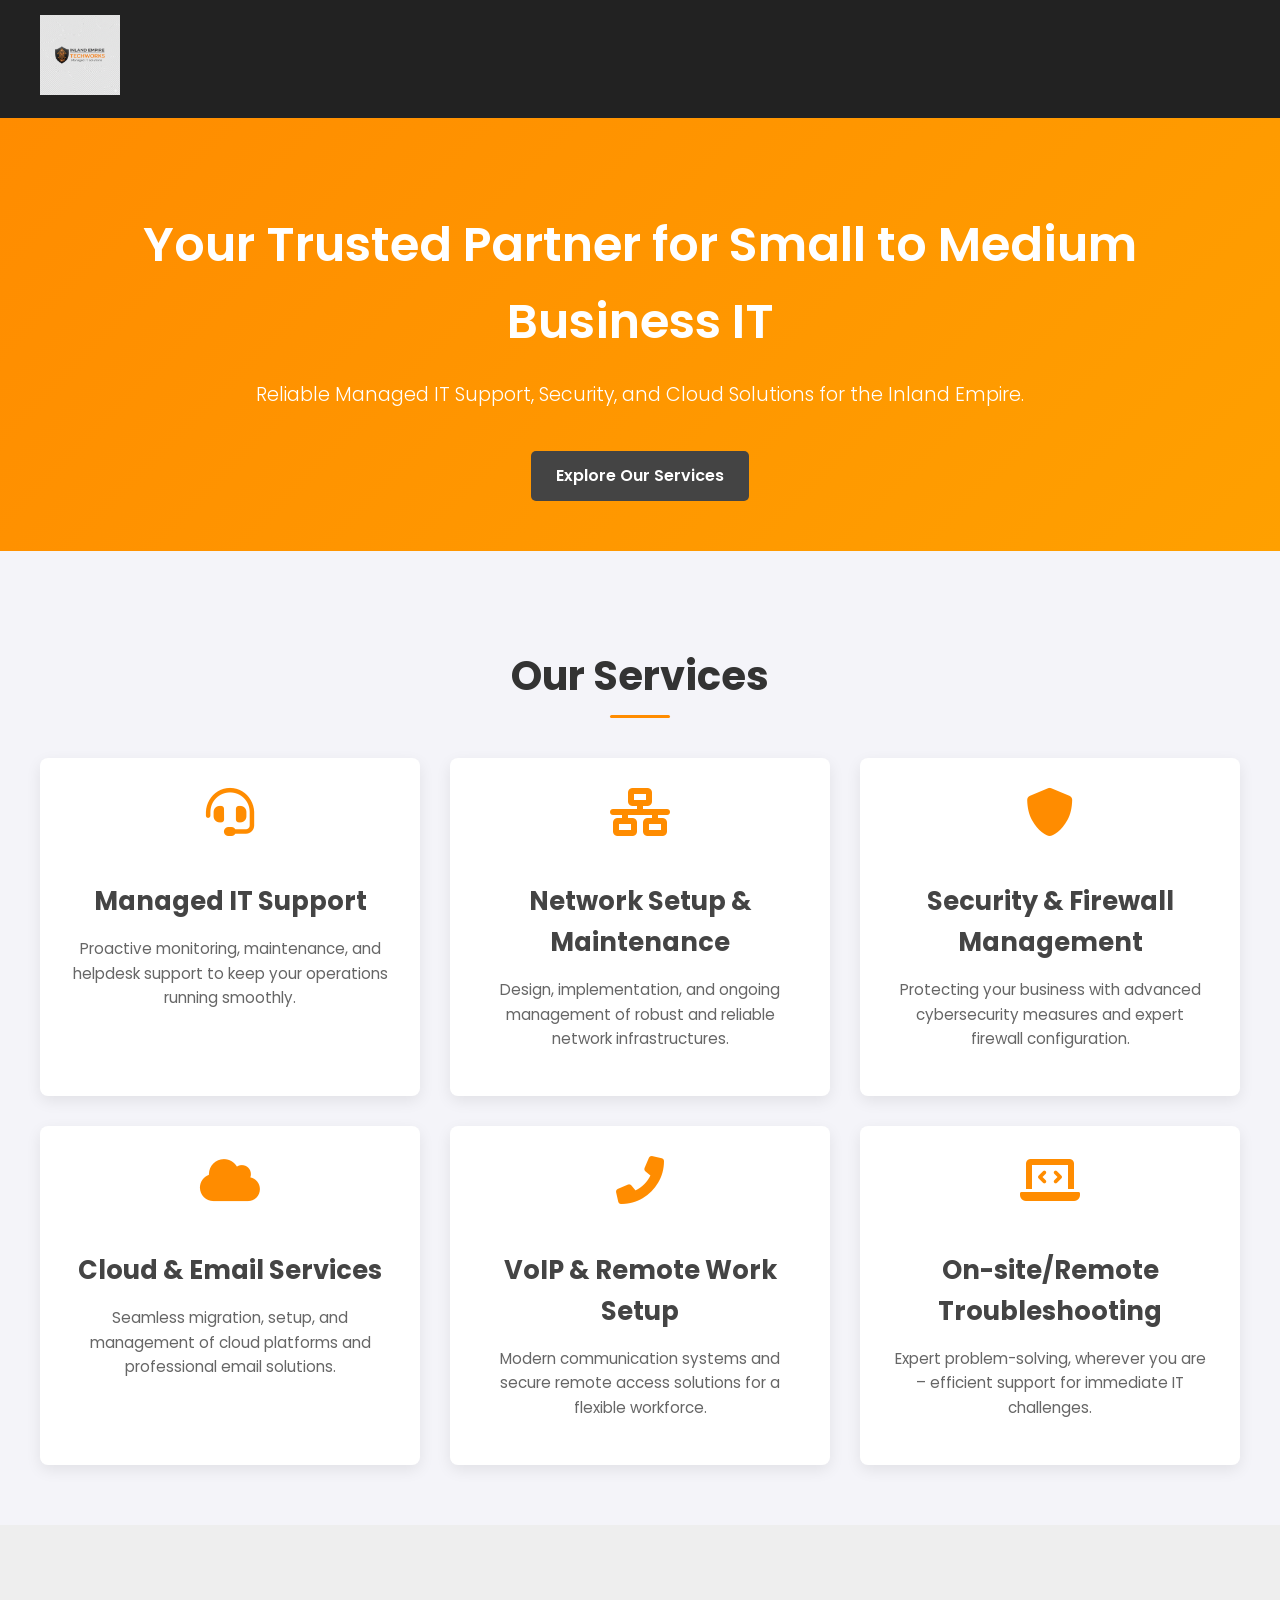
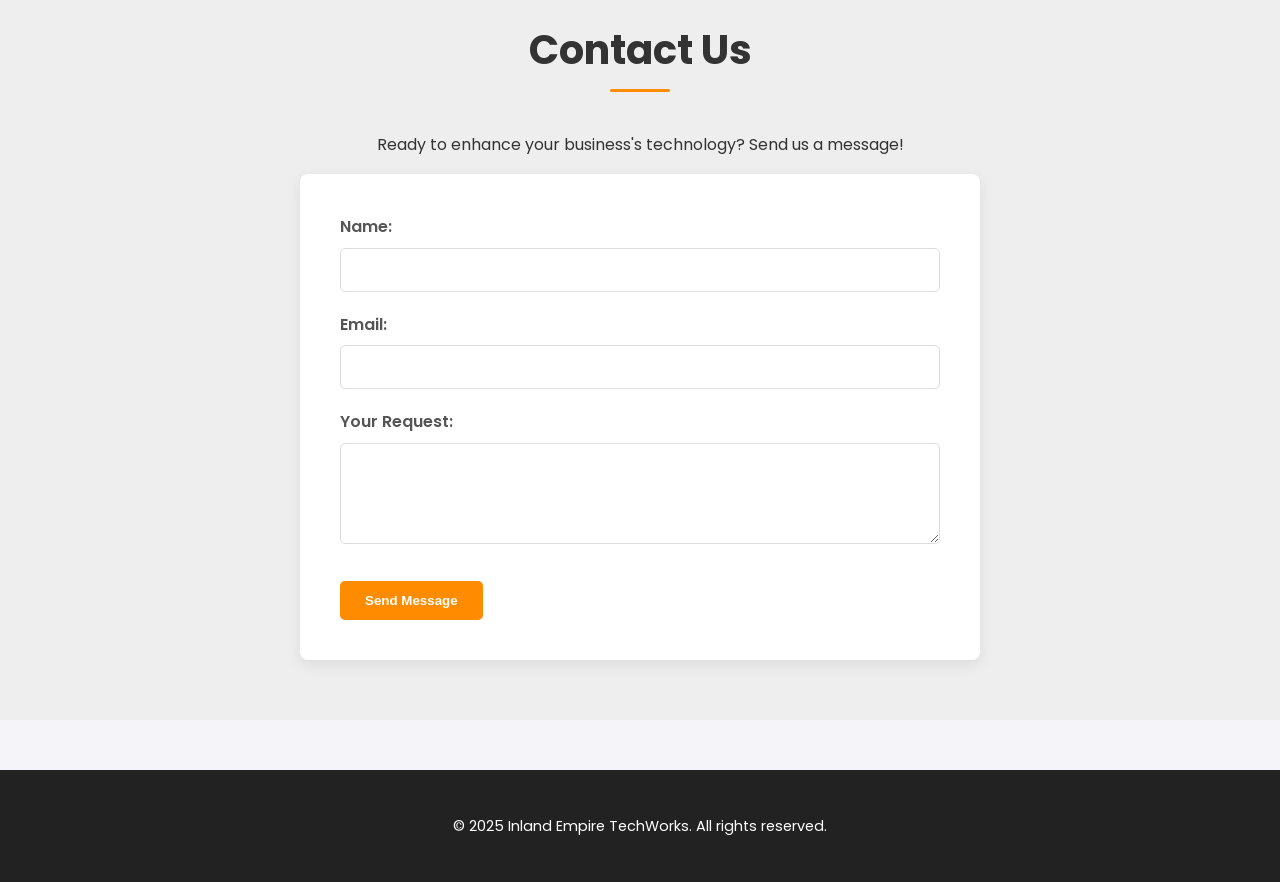
==== index.html @ 5f46f2ea "Update index.html" ====
<!DOCTYPE html>
<html lang="en">
<head>
    <meta charset="UTF-8">
    <meta name="viewport" content="width=device-width, initial-scale=1.0">
    <title>Inland Empire TechWorks - Managed IT Solutions</title>
    <link rel="stylesheet" href="style.css">
    <link href="https://fonts.googleapis.com/css2?family=Poppins:wght@300;400;600&display=swap" rel="stylesheet">
    <link rel="stylesheet" href="https://cdnjs.cloudflare.com/ajax/libs/font-awesome/6.0.0-beta3/css/all.min.css">
</head>
<body>

    <header class="navbar">
        <div class="container">
            <div class="logo-center">
                <img src="your-logo.png" alt="Inland Empire TechWorks Logo" class="logo-img">
            </div>
            </div>
    </header>

    <section id="hero" class="hero">
        <div class="container">
            <h1>Your Trusted Partner for Small to Medium Business IT</h1>
            <p>Reliable Managed IT Support, Security, and Cloud Solutions for the Inland Empire.</p>
            <a href="#services" class="button">Explore Our Services</a>
        </div>
    </section>

    <section id="services" class="content-section">
        <div class="container">
            <h2>Our Services</h2>
            <div class="service-grid">
                <div class="service-item">
                    <i class="fas fa-headset fa-3x"></i>
                    <h3>Managed IT Support</h3>
                    <p>Proactive monitoring, maintenance, and helpdesk support to keep your operations running smoothly.</p>
                </div>
                <div class="service-item">
                    <i class="fas fa-network-wired fa-3x"></i>
                    <h3>Network Setup & Maintenance</h3>
                    <p>Design, implementation, and ongoing management of robust and reliable network infrastructures.</p>
                </div>
                <div class="service-item">
                    <i class="fas fa-shield-alt fa-3x"></i>
                    <h3>Security & Firewall Management</h3>
                    <p>Protecting your business with advanced cybersecurity measures and expert firewall configuration.</p>
                </div>
                <div class="service-item">
                    <i class="fas fa-cloud fa-3x"></i>
                    <h3>Cloud & Email Services</h3>
                    <p>Seamless migration, setup, and management of cloud platforms and professional email solutions.</p>
                </div>
                <div class="service-item">
                    <i class="fas fa-phone-alt fa-3x"></i>
                    <h3>VoIP & Remote Work Setup</h3>
                    <p>Modern communication systems and secure remote access solutions for a flexible workforce.</p>
                </div>
                <div class="service-item">
                    <i class="fas fa-laptop-code fa-3x"></i>
                    <h3>On-site/Remote Troubleshooting</h3>
                    <p>Expert problem-solving, wherever you are – efficient support for immediate IT challenges.</p>
                </div>
            </div>
        </div>
    </section>

    <section id="contact" class="content-section contact-section">
        <div class="container">
            <h2>Contact Us</h2>
            <p>Ready to enhance your business's technology? Send us a message!</p>

            <form id="contactForm" class="contact-form-style">
                <div class="form-group">
                    <label for="name">Name:</label>
                    <input type="text" id="name" name="name" required>
                </div>
                <div class="form-group">
                    <label for="email">Email:</label>
                    <input type="email" id="email" name="email" required>
                </div>
                <div class="form-group">
                    <label for="message">Your Request:</label>
                    <textarea id="message" name="message" rows="5" required></textarea>
                </div>
                <button type="submit" class="button">
                    Send Message
                </button>
            </form>

            <div id="thankYouMessage" class="thank-you-banner" style="display:none;">
                 ✔️ Thank you! Your message has been sent. We’ll get back to you shortly.
            </div>

        </div>
    </section>

    <footer>
        <div class="container">
            <p>&copy; 2025 Inland Empire TechWorks. All rights reserved.</p>
        </div>
    </footer>

    <script>
        // Formsubmit.co AJAX handling
        document.getElementById("contactForm").addEventListener("submit", function(e) {
            e.preventDefault();

            const form = this;
            const formData = new FormData(form);
            
            formData.append("_subject", "New Inquiry from IE TechWorks Website");
            formData.append("_captcha", "false"); 
            
            fetch("https://formsubmit.co/info@ietechworks.com", {
                method: "POST",
                body: formData
            })
            .then(response => {
                 if (response.ok) {
                    form.reset();
                    document.getElementById("thankYouMessage").style.display = "block";
                    setTimeout(() => {
                         document.getElementById("thankYouMessage").style.display = "none";
                    }, 8000);
                } else {
                    alert("There was an error sending your message. Please try again.");
                }
            })
            .catch(error => {
                console.error('Network Error:', error);
                alert("A network error occurred. Please check your connection.");
            });
        });
    </script>

</body>
</html>
---- style.css ----
/* --- Global Styles & Reset --- */
body {
    font-family: 'Poppins', sans-serif; /* Use the imported Google Font */
    margin: 0;
    padding: 0;
    background-color: #f4f4f9; /* Light grey background */
    color: #333;
    line-height: 1.6;
}

.container {
    max-width: 1200px; /* Slightly wider container for services grid */
    margin: 0 auto;
    padding: 0 20px;
}

/* --- Header & Navigation --- */
.navbar {
    background-color: #222; /* Darker black for header */
    color: white;
    padding: 15px 0;
}

.navbar .container {
    display: flex;
    justify-content: space-between;
    align-items: center;
}

.navbar .logo {
    /* Centering the image within its container */
    display: flex;
    justify-content: center; /* Horizontally center */
    align-items: center;    /* Vertically center (if logo container had height) */
    width: 150px; /* Give it a defined width to help centering if needed, adjust as desired */
    padding-left: 0; /* No padding if you want it flush left/centered within its own space */
}

.navbar .logo-img {
    height: 80px; /* FURTHER INCREASED SIZE for single logo */
    margin-right: 0; /* No text next to it, so no margin needed */
}

/* Remove .logo-text styles as the text span is gone */
/* .navbar .logo-text { ... } */

.navbar nav a {
    color: white;
    text-decoration: none;
    margin-left: 25px;
    font-weight: 400;
    transition: color 0.3s ease;
}

.navbar nav a:hover {
    color: #FF8C00; /* Orange hover color */
}

/* --- Hero Section (Reduced Height) --- */
.hero {
    background-color: #FF8C00; /* Primary orange for hero */
    color: white;
    text-align: center;
    padding: 50px 20px; /* REDUCED PADDING */
    background-image: linear-gradient(135deg, #FF8C00 0%, #FFA000 100%); /* Subtle gradient */
}

.hero h1 {
    font-size: 3em;
    margin-bottom: 15px;
    font-weight: 600;
}

.hero p {
    font-size: 1.2em;
    margin-bottom: 40px;
    font-weight: 300;
}

/* --- Buttons --- */
.button {
    display: inline-block;
    background-color: #444; /* Dark grey button */
    color: white;
    padding: 12px 25px;
    text-decoration: none;
    border-radius: 5px;
    font-weight: 600;
    transition: background-color 0.3s ease, transform 0.2s ease;
    border: none;
    cursor: pointer;
}

.button:hover {
    background-color: #555;
    transform: translateY(-2px);
}

/* --- Content Sections --- */
.content-section {
    padding: 60px 0;
    text-align: center;
}

.content-section h2 {
    font-size: 2.5em;
    margin-bottom: 40px;
    color: #333;
    position: relative;
    padding-bottom: 10px;
}

.content-section h2::after {
    content: '';
    position: absolute;
    left: 50%;
    bottom: 0;
    transform: translateX(-50%);
    width: 60px;
    height: 3px;
    background-color: #FF8C00;
    border-radius: 5px;
}

/* --- Services Grid --- */
.service-grid {
    display: grid;
    grid-template-columns: repeat(auto-fit, minmax(300px, 1fr));
    gap: 30px;
    margin-top: 40px;
}

.service-item {
    background-color: white;
    border-radius: 8px;
    padding: 30px;
    box-shadow: 0 5px 15px rgba(0, 0, 0, 0.08);
    transition: transform 0.3s ease, box-shadow 0.3s ease;
    text-align: center;
}

.service-item:hover {
    transform: translateY(-5px);
    box-shadow: 0 8px 20px rgba(0, 0, 0, 0.12);
}

.service-item i {
    color: #FF8C00;
    margin-bottom: 20px;
}

.service-item h3 {
    font-size: 1.6em;
    color: #444;
    margin-bottom: 15px;
}

.service-item p {
    color: #666;
    font-size: 0.95em;
}

/* --- Contact Form --- */
.contact-section {
    background-color: #eee;
}

.contact-section form {
    max-width: 600px;
    margin: 0 auto;
    background-color: white;
    padding: 40px;
    border-radius: 8px;
    box-shadow: 0 5px 15px rgba(0, 0, 0, 0.08);
    text-align: left;
}

.form-group {
    margin-bottom: 20px;
}

.form-group label {
    display: block;
    margin-bottom: 8px;
    font-weight: 600;
    color: #555;
}

.form-group input[type="text"],
.form-group input[type="email"],
.form-group textarea {
    width: 100%;
    padding: 12px;
    border: 1px solid #ddd;
    border-radius: 5px;
    font-size: 1em;
    box-sizing: border-box;
}

.form-group input:focus,
.form-group textarea:focus {
    border-color: #FF8C00;
    outline: none;
    box-shadow: 0 0 0 2px rgba(255, 140, 0, 0.2);
}

.form-group textarea {
    resize: vertical;
}

.contact-section .button {
    width: auto;
    margin-top: 10px;
    background-color: #FF8C00;
    color: white;
}

.contact-section .button:hover {
    background-color: #e67e00;
}

.thank-you-banner {
    background-color: #d4edda;
    color: #155724;
    border: 1px solid #c3e6cb;
    border-radius: 5px;
    padding: 15px;
    margin-top: 20px;
    font-weight: 600;
    text-align: center;
}


/* --- Footer --- */
footer {
    background-color: #222;
    color: white;
    text-align: center;
    padding: 30px 0;
    margin-top: 50px;
    font-size: 0.9em;
}

/* --- Responsiveness --- */
@media (max-width: 768px) {
    .navbar .container {
        flex-direction: column;
    }
    .navbar .logo-img {
        height: 45px; /* Adjust size on smaller screens */
    }
    .navbar .logo-text {
        font-size: 1.8em; /* Adjust size on smaller screens */
    }
    .navbar nav {
        margin-top: 15px;
    }
    .service-grid {
        grid-template-columns: 1fr;
    }
    .hero {
        padding: 40px 15px; /* Adjust padding further for small screens */
    }
    .hero h1 {
        font-size: 2em;
    }
}
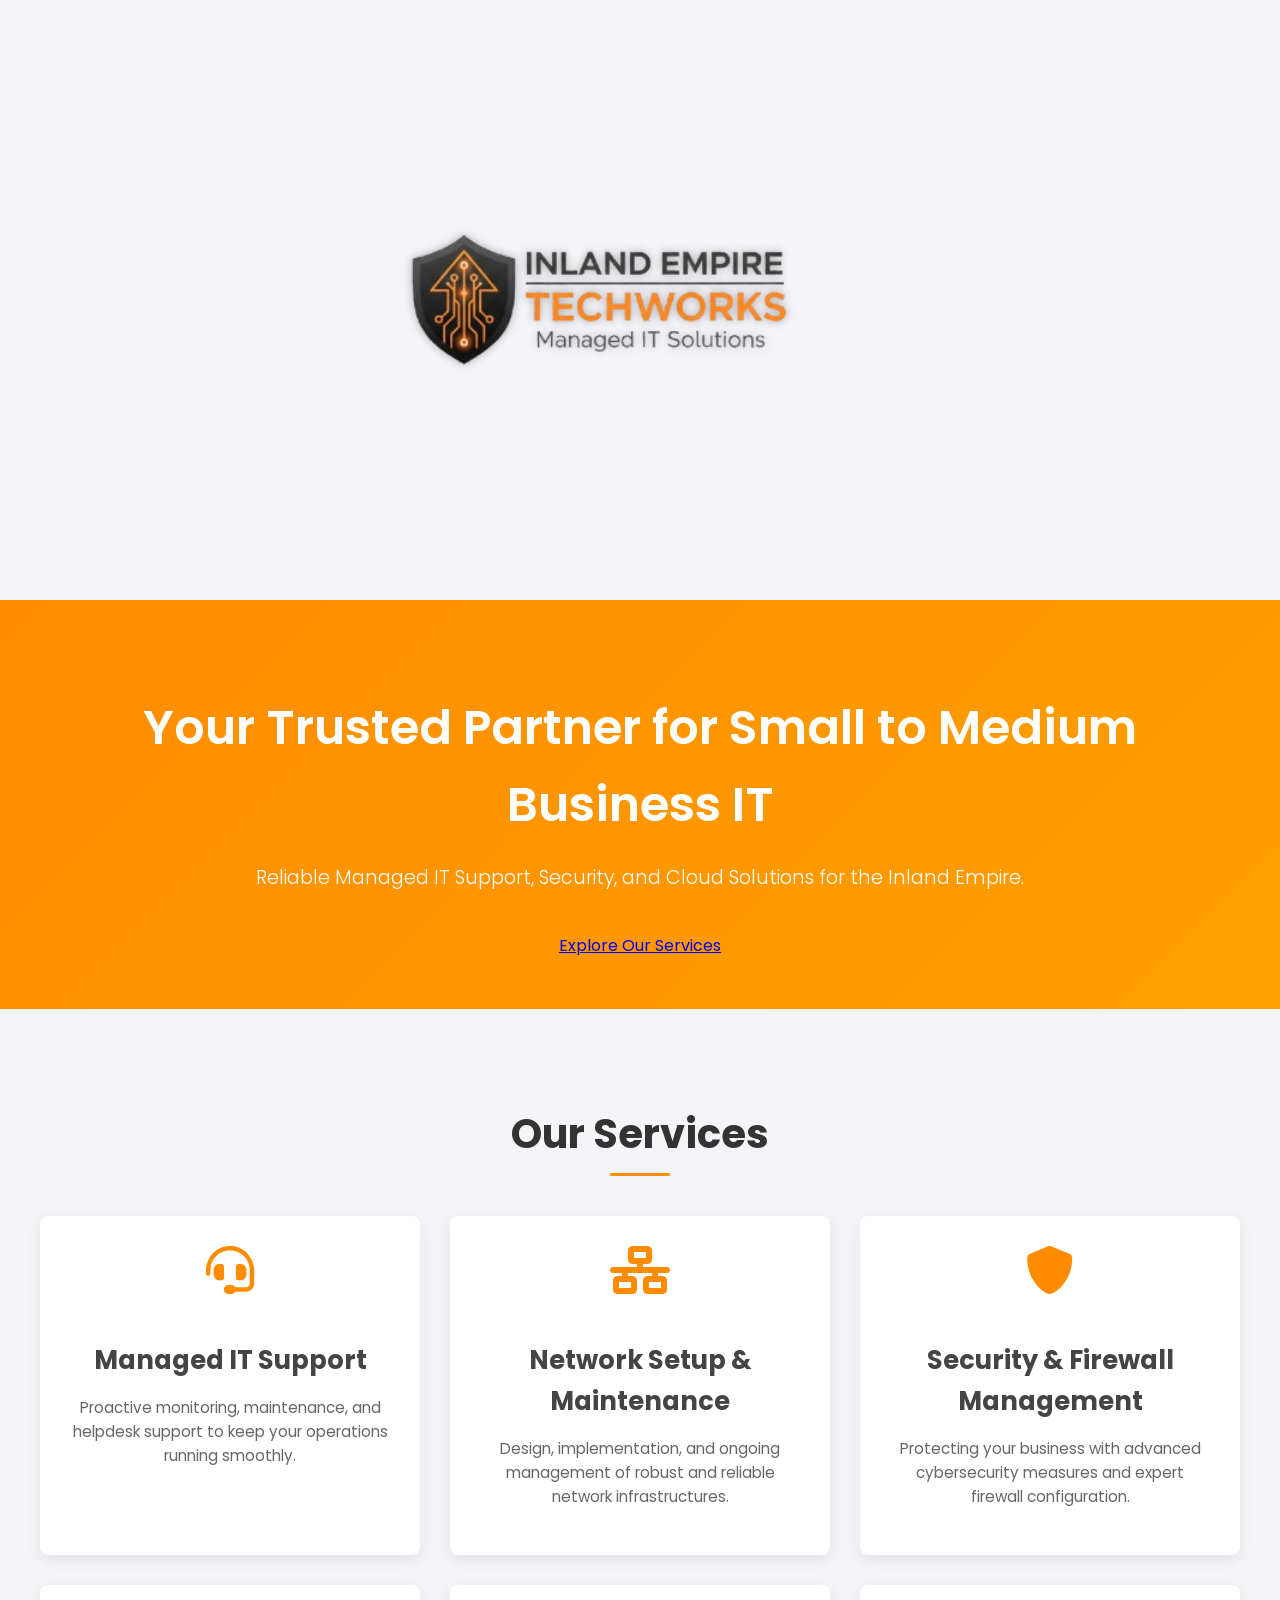
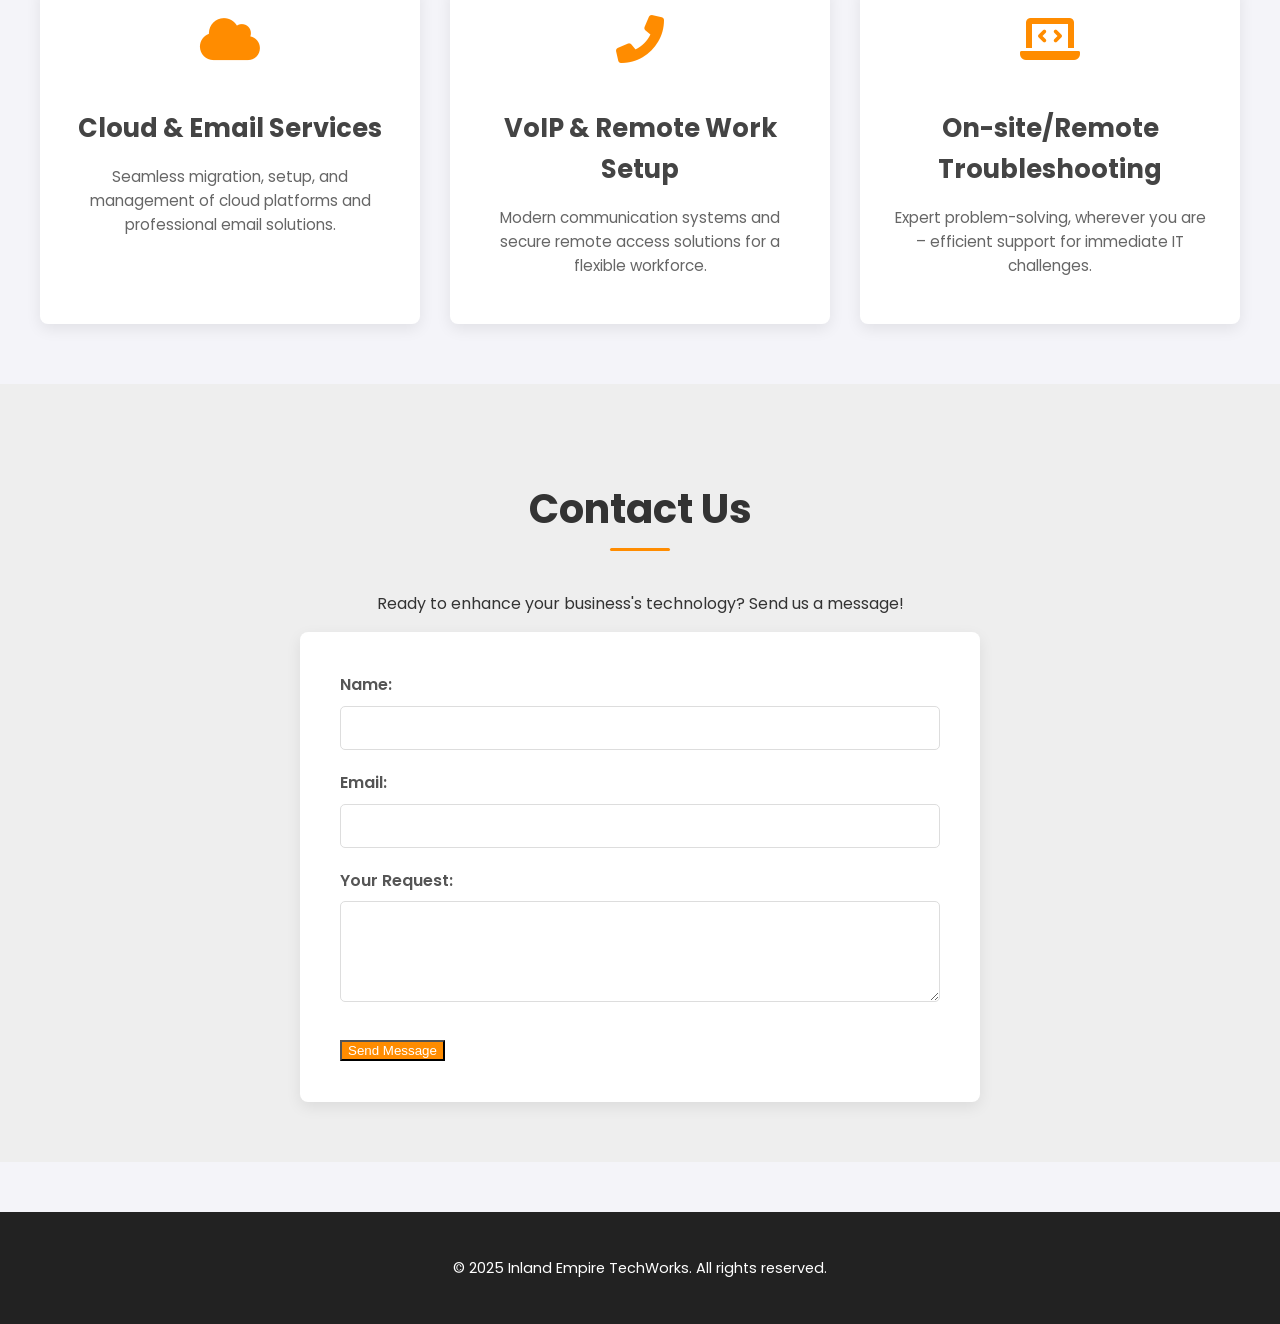
==== commit 144a4d97: "Update index.html" ====
--- a/index.html
+++ b/index.html
@@ -9,15 +9,13 @@
     <link rel="stylesheet" href="https://cdnjs.cloudflare.com/ajax/libs/font-awesome/6.0.0-beta3/css/all.min.css">
 </head>
 <body>
-
     <header class="navbar">
-        <div class="container">
-            <div class="logo-center">
-                <img src="your-logo.png" alt="Inland Empire TechWorks Logo" class="logo-img">
-            </div>
-            </div>
-    </header>
-
+    <div class="container">
+        <div class="logo-center">
+            <img src="your-logo.png" alt="Inland Empire TechWorks Logo" class="logo-img">
+        </div>
+    </div>
+</header>
     <section id="hero" class="hero">
         <div class="container">
             <h1>Your Trusted Partner for Small to Medium Business IT</h1>
@@ -25,7 +23,6 @@
             <a href="#services" class="button">Explore Our Services</a>
         </div>
     </section>
-
     <section id="services" class="content-section">
         <div class="container">
             <h2>Our Services</h2>
--- a/style.css
+++ b/style.css
@@ -1,68 +1,71 @@
-/* --- Global Styles & Reset --- */
+/* --- Global Styles & Reset (Aggressive Reset) --- */
+html, body {
+    margin: 0; /* Ensures the page starts exactly at the top edge */
+    padding: 0; /* Ensures no browser default padding */
+    width: 100%;
+    overflow-x: hidden; /* Prevents horizontal scrollbar if elements slightly overflow */
+}
+
 body {
-    font-family: 'Poppins', sans-serif; /* Use the imported Google Font */
+    font-family: 'Poppins', sans-serif;
+    background-color: #f4f4f9;
+    color: #333;
+    line-height: 1.6;
+}
+
+.container {
+    max-width: 1200px;
+    margin: 0 auto;
+    padding: 0 20px;
+}
+
+/* --- Header & Navigation (Zero Padding, Seamless Background, Perfect Centering) --- */
+.navbar {
+    background-color: transparent;
+    color: white;
+    padding: 0; 
+    margin: 0;
+    position: relative;
+    z-index: 10;
+}
+
+.navbar .container {
+    /* Set the container to use Flexbox and center content */
+    display: flex;
+    justify-content: center; /* PERFECT HORIZONTAL CENTERING */
+    align-items: center;
+    padding: 0;
+    margin: 0;
+}
+
+/* Logo container for explicit centering */
+.navbar .logo-center {
+    display: flex;
+    justify-content: center;
+    width: 100%;
     margin: 0;
     padding: 0;
-    background-color: #f4f4f9; /* Light grey background */
-    color: #333;
-    line-height: 1.6;
-}
-
-.container {
-    max-width: 1200px; /* Slightly wider container for services grid */
-    margin: 0 auto;
-    padding: 0 20px;
-}
-
-/* --- Header & Navigation --- */
-.navbar {
-    background-color: #222; /* Darker black for header */
-    color: white;
-    padding: 15px 0;
-}
-
-.navbar .container {
-    display: flex;
-    justify-content: space-between;
-    align-items: center;
-}
-
-.navbar .logo {
-    /* Centering the image within its container */
-    display: flex;
-    justify-content: center; /* Horizontally center */
-    align-items: center;    /* Vertically center (if logo container had height) */
-    width: 150px; /* Give it a defined width to help centering if needed, adjust as desired */
-    padding-left: 0; /* No padding if you want it flush left/centered within its own space */
 }
 
 .navbar .logo-img {
-    height: 80px; /* FURTHER INCREASED SIZE for single logo */
-    margin-right: 0; /* No text next to it, so no margin needed */
-}
-
-/* Remove .logo-text styles as the text span is gone */
-/* .navbar .logo-text { ... } */
-
-.navbar nav a {
-    color: white;
-    text-decoration: none;
-    margin-left: 25px;
-    font-weight: 400;
-    transition: color 0.3s ease;
-}
-
-.navbar nav a:hover {
-    color: #FF8C00; /* Orange hover color */
-}
-
-/* --- Hero Section (Reduced Height) --- */
+    height: 600px; /* MASSIVE SIZE */
+    width: auto;
+    margin: 0; /* REMOVES ALL MARGIN AROUND LOGO */
+    padding: 0; /* REMOVES ALL PADDING AROUND LOGO */
+    vertical-align: top; /* Fixes possible whitespace under image */
+    line-height: 0; /* Fixes possible line-height whitespace issue */
+    filter: drop-shadow(0px 0px 5px rgba(0, 0, 0, 0.3)); 
+}
+
+/* --- Hero Section (This is the content that follows the logo) --- */
 .hero {
-    background-color: #FF8C00; /* Primary orange for hero */
-    color: white;
-    text-align: center;
-    padding: 50px 20px; /* REDUCED PADDING */
-    background-image: linear-gradient(135deg, #FF8C00 0%, #FFA000 100%); /* Subtle gradient */
+    /* The hero color acts as the background below the logo */
+    background-color: #FF8C00;
+    color: white;
+    text-align: center;
+    /* We are keeping padding here to space the text and button */
+    padding: 50px 20px; 
+    background-image: linear-gradient(135deg, #FF8C00 0%, #FFA000 100%);
 }
 
 .hero h1 {
@@ -77,24 +80,7 @@
     font-weight: 300;
 }
 
-/* --- Buttons --- */
-.button {
-    display: inline-block;
-    background-color: #444; /* Dark grey button */
-    color: white;
-    padding: 12px 25px;
-    text-decoration: none;
-    border-radius: 5px;
-    font-weight: 600;
-    transition: background-color 0.3s ease, transform 0.2s ease;
-    border: none;
-    cursor: pointer;
-}
-
-.button:hover {
-    background-color: #555;
-    transform: translateY(-2px);
-}
+/* --- (Rest of CSS is unchanged for services, form, and footer) --- */
 
 /* --- Content Sections --- */
 .content-section {
@@ -247,19 +233,13 @@
         flex-direction: column;
     }
     .navbar .logo-img {
-        height: 45px; /* Adjust size on smaller screens */
-    }
-    .navbar .logo-text {
-        font-size: 1.8em; /* Adjust size on smaller screens */
-    }
-    .navbar nav {
-        margin-top: 15px;
-    }
-    .service-grid {
-        grid-template-columns: 1fr;
+        height: 200px; /* Adjust size for small screens */
+    }
+    .navbar .logo-center {
+        width: 100%;
     }
     .hero {
-        padding: 40px 15px; /* Adjust padding further for small screens */
+        padding: 40px 15px;
     }
     .hero h1 {
         font-size: 2em;
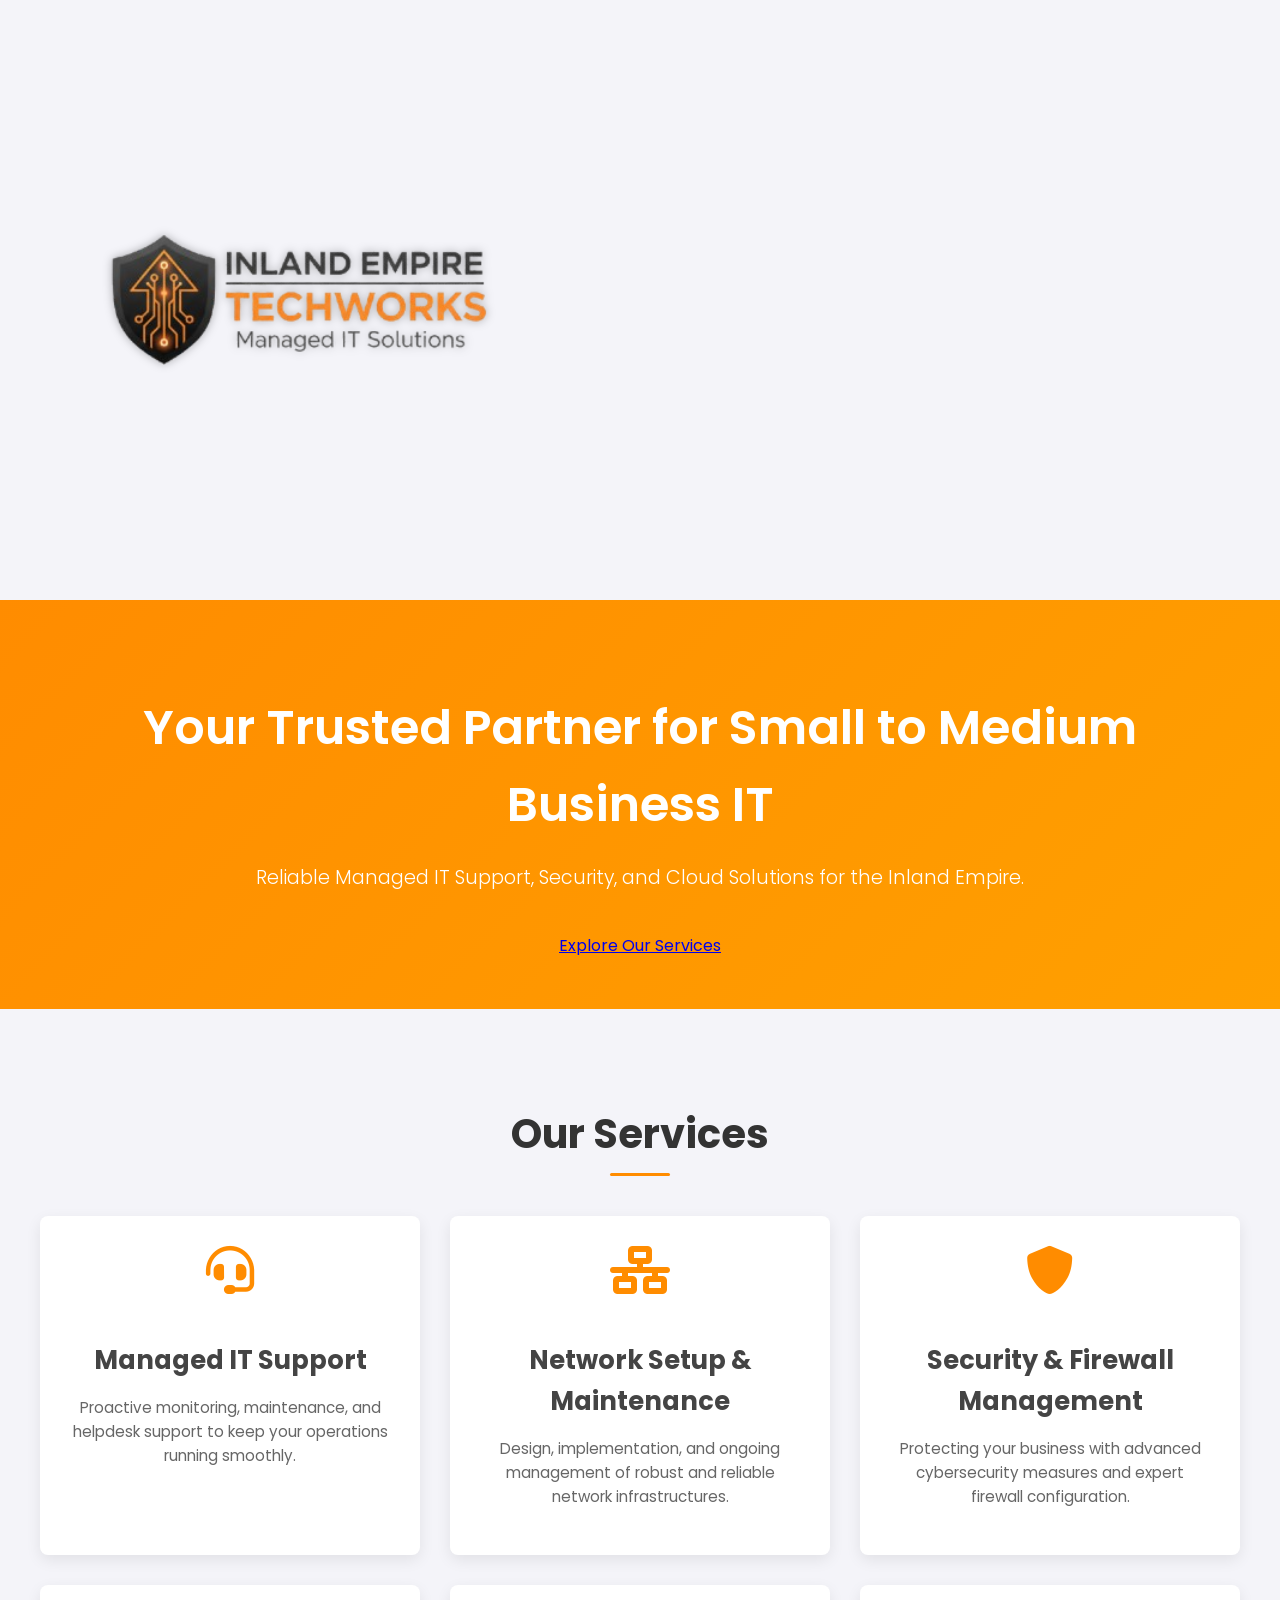
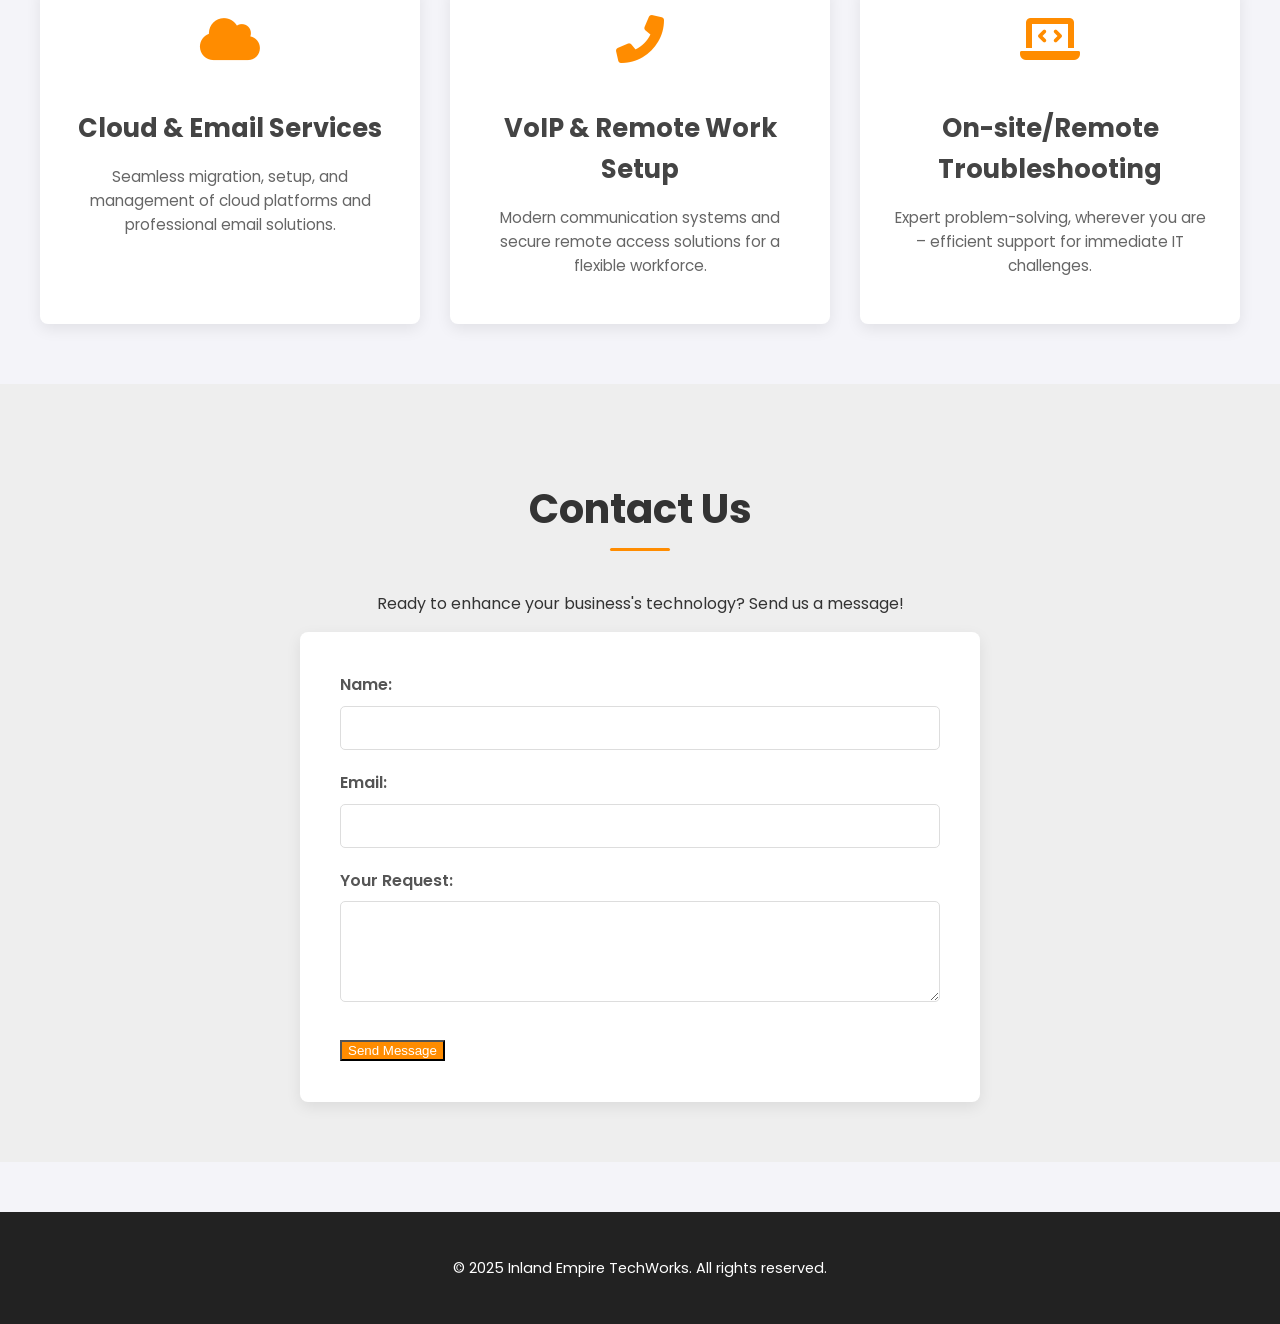
==== commit f5a78699: "Update index.html" ====
--- a/index.html
+++ b/index.html
@@ -10,10 +10,8 @@
 </head>
 <body>
     <header class="navbar">
-    <div class="container">
-        <div class="logo-center">
-            <img src="your-logo.png" alt="Inland Empire TechWorks Logo" class="logo-img">
-        </div>
+    <div class="logo-wrapper">
+        <img src="your-logo.png" alt="Inland Empire TechWorks Logo" class="logo-img">
     </div>
 </header>
     <section id="hero" class="hero">
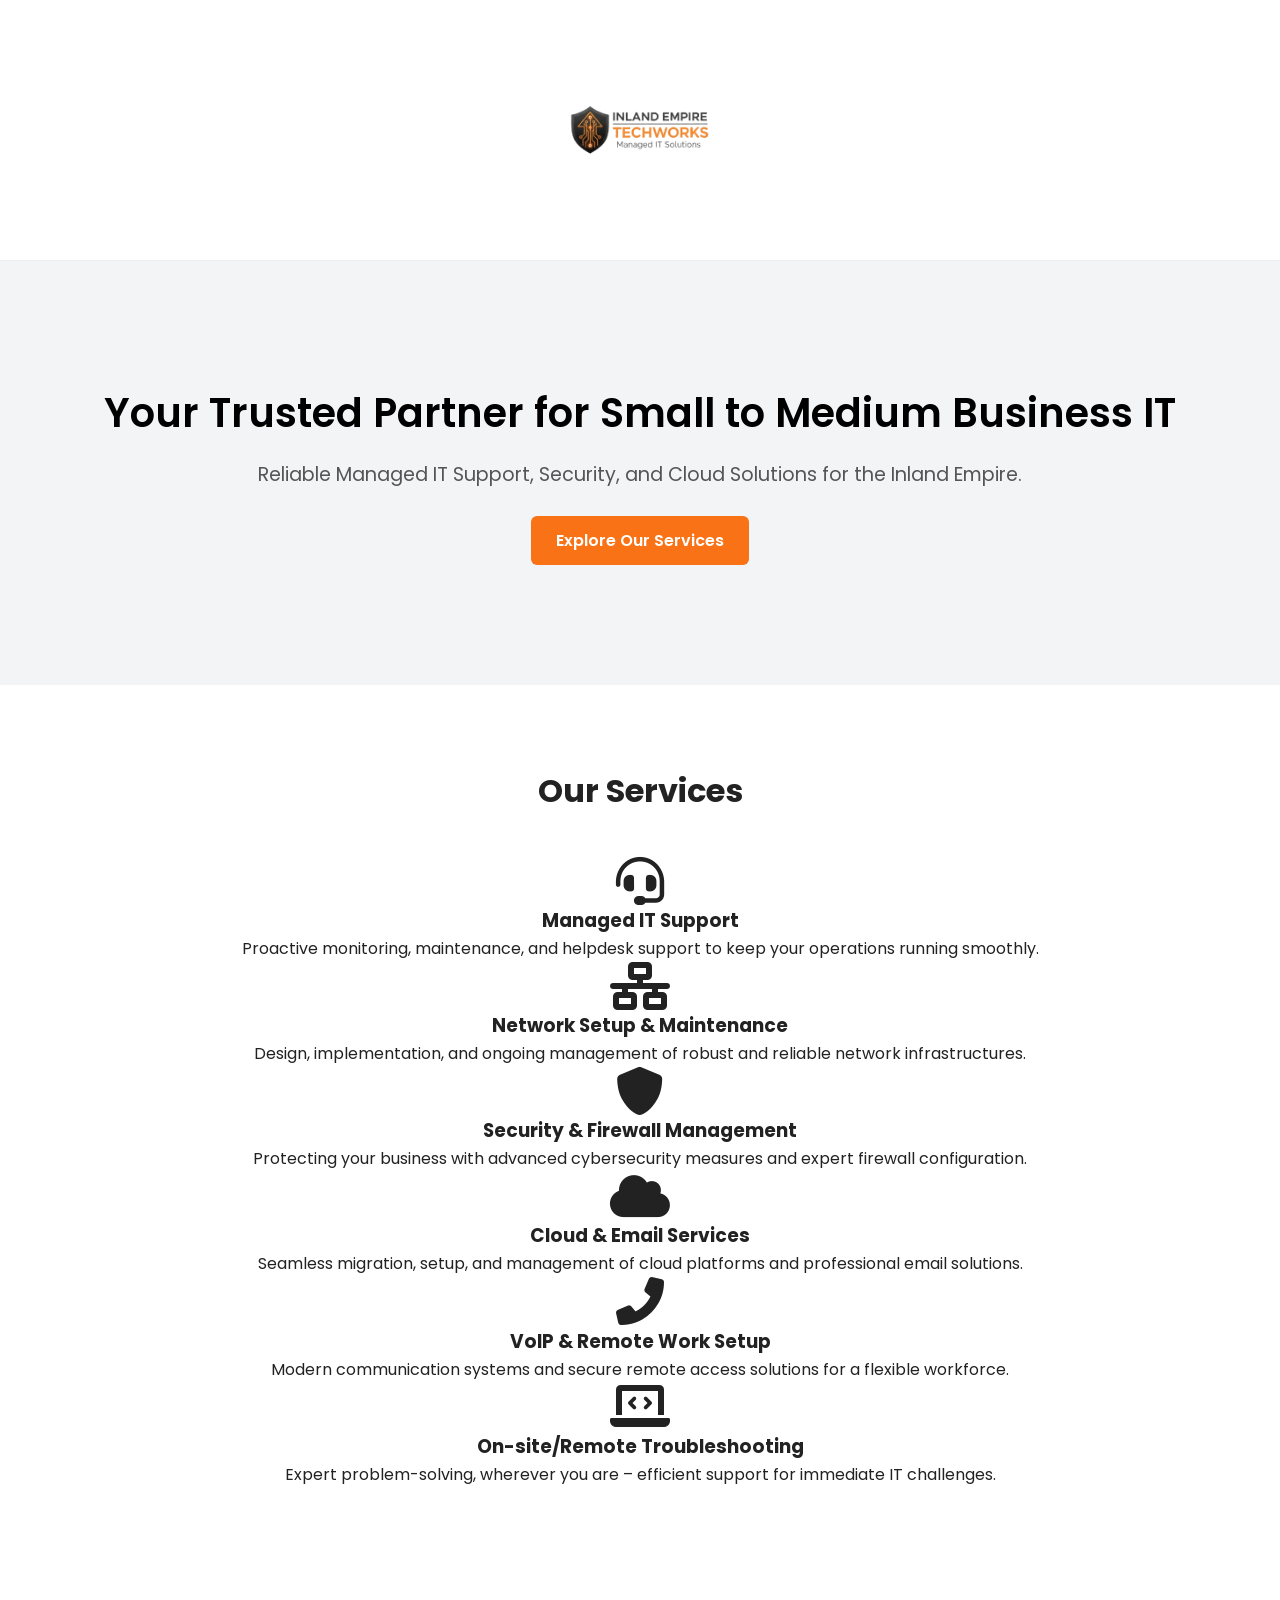
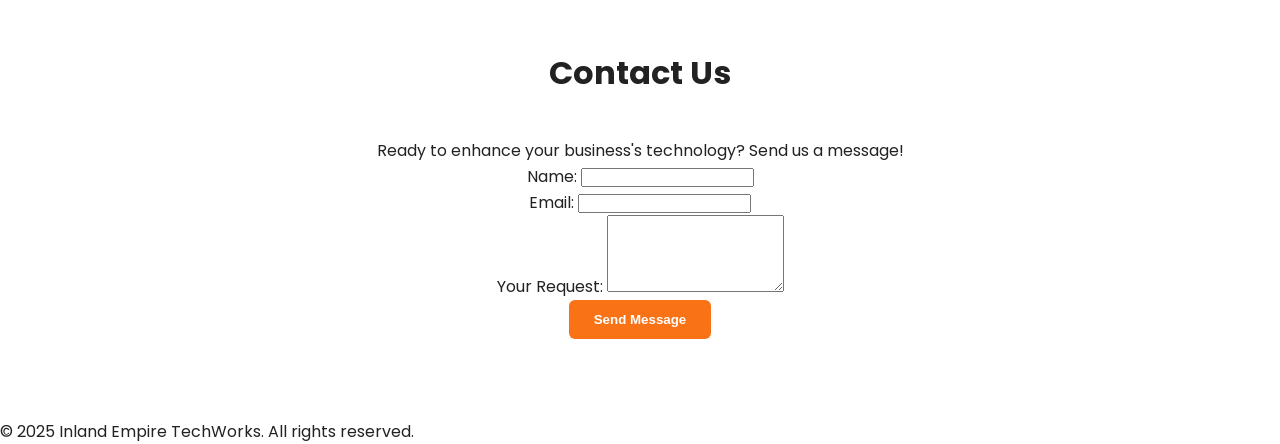
==== commit a2798fcd: "Update index.html" ====
--- a/index.html
+++ b/index.html
@@ -9,11 +9,15 @@
     <link rel="stylesheet" href="https://cdnjs.cloudflare.com/ajax/libs/font-awesome/6.0.0-beta3/css/all.min.css">
 </head>
 <body>
+
     <header class="navbar">
-    <div class="logo-wrapper">
-        <img src="your-logo.png" alt="Inland Empire TechWorks Logo" class="logo-img">
-    </div>
-</header>
+        <div class="container">
+            <div class="logo-center">
+                <img src="your-logo.png" alt="Inland Empire TechWorks Logo" class="logo-img">
+            </div>
+        </div>
+    </header>
+
     <section id="hero" class="hero">
         <div class="container">
             <h1>Your Trusted Partner for Small to Medium Business IT</h1>
@@ -21,6 +25,7 @@
             <a href="#services" class="button">Explore Our Services</a>
         </div>
     </section>
+
     <section id="services" class="content-section">
         <div class="container">
             <h2>Our Services</h2>
@@ -103,6 +108,7 @@
             const form = this;
             const formData = new FormData(form);
             
+            // Append required Formsubmit parameters
             formData.append("_subject", "New Inquiry from IE TechWorks Website");
             formData.append("_captcha", "false"); 
             
@@ -112,16 +118,23 @@
             })
             .then(response => {
                  if (response.ok) {
+                    // Success: Reset form and show message
                     form.reset();
                     document.getElementById("thankYouMessage").style.display = "block";
+                    
+                    // Optional: Hide the message after a few seconds
                     setTimeout(() => {
                          document.getElementById("thankYouMessage").style.display = "none";
-                    }, 8000);
+                    }, 8000); // Hides after 8 seconds
+
                 } else {
-                    alert("There was an error sending your message. Please try again.");
+                    // Handle server errors or Formsubmit issues
+                    alert("There was an error sending your message. Please try nobody.");
                 }
+                
             })
             .catch(error => {
+                // Handle network errors
                 console.error('Network Error:', error);
                 alert("A network error occurred. Please check your connection.");
             });
--- a/style.css
+++ b/style.css
@@ -1,247 +1,100 @@
-/* --- Global Styles & Reset (Aggressive Reset) --- */
-html, body {
-    margin: 0; /* Ensures the page starts exactly at the top edge */
-    padding: 0; /* Ensures no browser default padding */
-    width: 100%;
-    overflow-x: hidden; /* Prevents horizontal scrollbar if elements slightly overflow */
+/* ------------------------------
+   Global Styles
+------------------------------ */
+* {
+    margin: 0;
+    padding: 0;
+    box-sizing: border-box;
 }
 
 body {
     font-family: 'Poppins', sans-serif;
-    background-color: #f4f4f9;
-    color: #333;
+    color: #222;
+    background-color: #ffffff;
     line-height: 1.6;
 }
 
-.container {
-    max-width: 1200px;
-    margin: 0 auto;
-    padding: 0 20px;
+/* Color Variables */
+:root {
+    --primary-blue: #1d4ed8;   /* strong blue */
+    --accent-orange: #f97316;  /* orange */
+    --gray-light: #f3f4f6;
+    --gray-dark: #555;
+    --black: #000;
 }
 
-/* --- Header & Navigation (Zero Padding, Seamless Background, Perfect Centering) --- */
+/* ------------------------------
+   Navbar / Header
+------------------------------ */
+
 .navbar {
-    background-color: transparent;
-    color: white;
-    padding: 0; 
-    margin: 0;
-    position: relative;
-    z-index: 10;
+    width: 100%;
+    background: #ffffff;
+    padding: 20px 0;
+    border-bottom: 1px solid #eee;
+    text-align: center;
 }
 
-.navbar .container {
-    /* Set the container to use Flexbox and center content */
-    display: flex;
-    justify-content: center; /* PERFECT HORIZONTAL CENTERING */
-    align-items: center;
-    padding: 0;
-    margin: 0;
+.logo-img {
+    width: 220px;
+    height: auto;
+    display: block;
+    margin: 0 auto;
 }
 
-/* Logo container for explicit centering */
-.navbar .logo-center {
-    display: flex;
-    justify-content: center;
+/* ------------------------------
+   Hero Section
+------------------------------ */
+
+.hero {
     width: 100%;
-    margin: 0;
-    padding: 0;
-}
-
-.navbar .logo-img {
-    height: 600px; /* MASSIVE SIZE */
-    width: auto;
-    margin: 0; /* REMOVES ALL MARGIN AROUND LOGO */
-    padding: 0; /* REMOVES ALL PADDING AROUND LOGO */
-    vertical-align: top; /* Fixes possible whitespace under image */
-    line-height: 0; /* Fixes possible line-height whitespace issue */
-    filter: drop-shadow(0px 0px 5px rgba(0, 0, 0, 0.3)); 
-}
-
-/* --- Hero Section (This is the content that follows the logo) --- */
-.hero {
-    /* The hero color acts as the background below the logo */
-    background-color: #FF8C00;
-    color: white;
+    padding: 120px 20px;
     text-align: center;
-    /* We are keeping padding here to space the text and button */
-    padding: 50px 20px; 
-    background-image: linear-gradient(135deg, #FF8C00 0%, #FFA000 100%);
+    background: var(--gray-light);
 }
 
 .hero h1 {
-    font-size: 3em;
+    font-size: 2.5rem;
+    font-weight: 600;
+    color: var(--black);
     margin-bottom: 15px;
-    font-weight: 600;
 }
 
 .hero p {
-    font-size: 1.2em;
-    margin-bottom: 40px;
-    font-weight: 300;
+    font-size: 1.2rem;
+    color: var(--gray-dark);
+    max-width: 800px;
+    margin: 0 auto 25px;
 }
 
-/* --- (Rest of CSS is unchanged for services, form, and footer) --- */
+.button {
+    display: inline-block;
+    padding: 12px 25px;
+    background: var(--accent-orange);
+    color: #fff;
+    font-weight: 600;
+    border-radius: 6px;
+    text-decoration: none;
+    border: none;
+}
 
-/* --- Content Sections --- */
+/* ------------------------------
+   Sections
+------------------------------ */
+
 .content-section {
-    padding: 60px 0;
+    padding: 80px 20px;
     text-align: center;
 }
 
 .content-section h2 {
-    font-size: 2.5em;
+    font-size: 2rem;
     margin-bottom: 40px;
-    color: #333;
-    position: relative;
-    padding-bottom: 10px;
 }
 
-.content-section h2::after {
-    content: '';
-    position: absolute;
-    left: 50%;
-    bottom: 0;
-    transform: translateX(-50%);
-    width: 60px;
-    height: 3px;
-    background-color: #FF8C00;
-    border-radius: 5px;
-}
+/* ------------------------------
+   Services Grid
+------------------------------ */
 
-/* --- Services Grid --- */
 .service-grid {
-    display: grid;
-    grid-template-columns: repeat(auto-fit, minmax(300px, 1fr));
-    gap: 30px;
-    margin-top: 40px;
-}
-
-.service-item {
-    background-color: white;
-    border-radius: 8px;
-    padding: 30px;
-    box-shadow: 0 5px 15px rgba(0, 0, 0, 0.08);
-    transition: transform 0.3s ease, box-shadow 0.3s ease;
-    text-align: center;
-}
-
-.service-item:hover {
-    transform: translateY(-5px);
-    box-shadow: 0 8px 20px rgba(0, 0, 0, 0.12);
-}
-
-.service-item i {
-    color: #FF8C00;
-    margin-bottom: 20px;
-}
-
-.service-item h3 {
-    font-size: 1.6em;
-    color: #444;
-    margin-bottom: 15px;
-}
-
-.service-item p {
-    color: #666;
-    font-size: 0.95em;
-}
-
-/* --- Contact Form --- */
-.contact-section {
-    background-color: #eee;
-}
-
-.contact-section form {
-    max-width: 600px;
-    margin: 0 auto;
-    background-color: white;
-    padding: 40px;
-    border-radius: 8px;
-    box-shadow: 0 5px 15px rgba(0, 0, 0, 0.08);
-    text-align: left;
-}
-
-.form-group {
-    margin-bottom: 20px;
-}
-
-.form-group label {
-    display: block;
-    margin-bottom: 8px;
-    font-weight: 600;
-    color: #555;
-}
-
-.form-group input[type="text"],
-.form-group input[type="email"],
-.form-group textarea {
-    width: 100%;
-    padding: 12px;
-    border: 1px solid #ddd;
-    border-radius: 5px;
-    font-size: 1em;
-    box-sizing: border-box;
-}
-
-.form-group input:focus,
-.form-group textarea:focus {
-    border-color: #FF8C00;
-    outline: none;
-    box-shadow: 0 0 0 2px rgba(255, 140, 0, 0.2);
-}
-
-.form-group textarea {
-    resize: vertical;
-}
-
-.contact-section .button {
-    width: auto;
-    margin-top: 10px;
-    background-color: #FF8C00;
-    color: white;
-}
-
-.contact-section .button:hover {
-    background-color: #e67e00;
-}
-
-.thank-you-banner {
-    background-color: #d4edda;
-    color: #155724;
-    border: 1px solid #c3e6cb;
-    border-radius: 5px;
-    padding: 15px;
-    margin-top: 20px;
-    font-weight: 600;
-    text-align: center;
-}
-
-
-/* --- Footer --- */
-footer {
-    background-color: #222;
-    color: white;
-    text-align: center;
-    padding: 30px 0;
-    margin-top: 50px;
-    font-size: 0.9em;
-}
-
-/* --- Responsiveness --- */
-@media (max-width: 768px) {
-    .navbar .container {
-        flex-direction: column;
-    }
-    .navbar .logo-img {
-        height: 200px; /* Adjust size for small screens */
-    }
-    .navbar .logo-center {
-        width: 100%;
-    }
-    .hero {
-        padding: 40px 15px;
-    }
-    .hero h1 {
-        font-size: 2em;
-    }
-}
+    display: grid
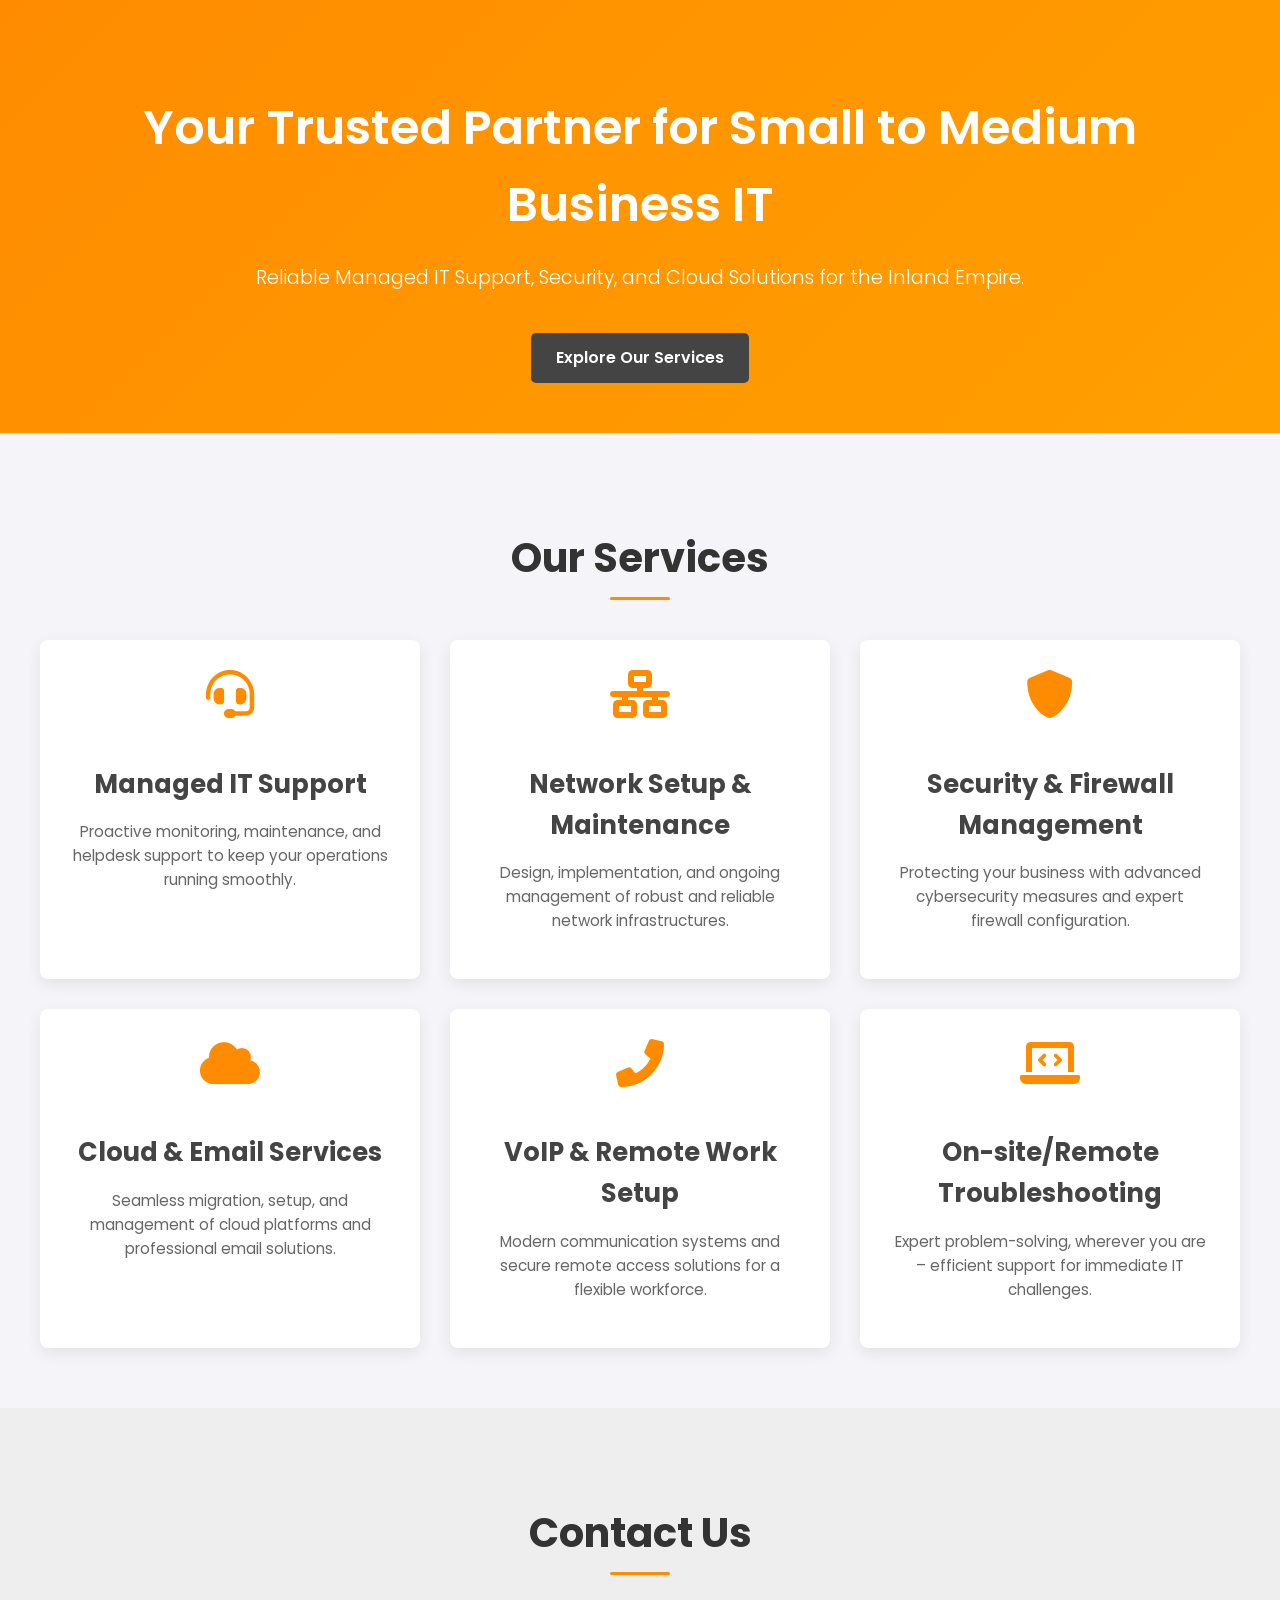
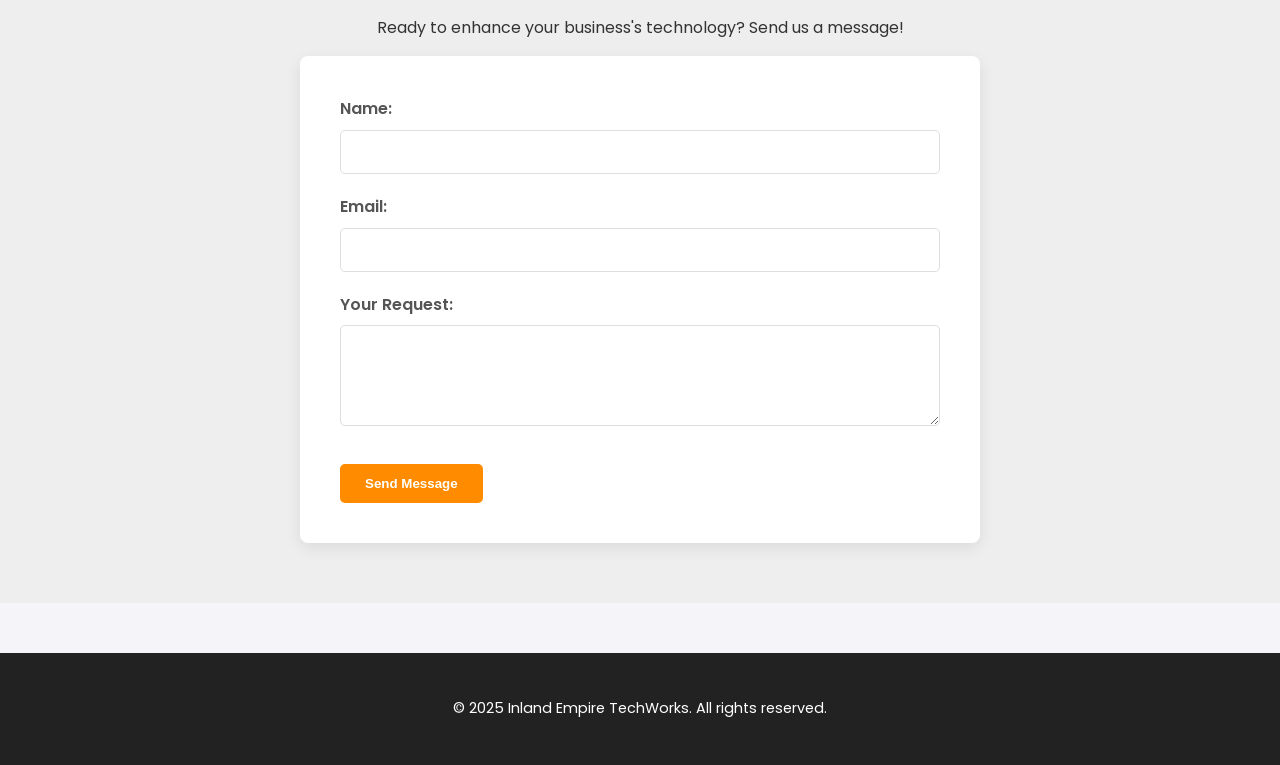
==== commit 96933f65: "Update index.html" ====
--- a/index.html
+++ b/index.html
@@ -9,14 +9,6 @@
     <link rel="stylesheet" href="https://cdnjs.cloudflare.com/ajax/libs/font-awesome/6.0.0-beta3/css/all.min.css">
 </head>
 <body>
-
-    <header class="navbar">
-        <div class="container">
-            <div class="logo-center">
-                <img src="your-logo.png" alt="Inland Empire TechWorks Logo" class="logo-img">
-            </div>
-        </div>
-    </header>
 
     <section id="hero" class="hero">
         <div class="container">
@@ -44,6 +36,7 @@
                     <i class="fas fa-shield-alt fa-3x"></i>
                     <h3>Security & Firewall Management</h3>
                     <p>Protecting your business with advanced cybersecurity measures and expert firewall configuration.</p>
+                </p>
                 </div>
                 <div class="service-item">
                     <i class="fas fa-cloud fa-3x"></i>
@@ -108,7 +101,6 @@
             const form = this;
             const formData = new FormData(form);
             
-            // Append required Formsubmit parameters
             formData.append("_subject", "New Inquiry from IE TechWorks Website");
             formData.append("_captcha", "false"); 
             
@@ -118,23 +110,16 @@
             })
             .then(response => {
                  if (response.ok) {
-                    // Success: Reset form and show message
                     form.reset();
                     document.getElementById("thankYouMessage").style.display = "block";
-                    
-                    // Optional: Hide the message after a few seconds
                     setTimeout(() => {
                          document.getElementById("thankYouMessage").style.display = "none";
-                    }, 8000); // Hides after 8 seconds
-
+                    }, 8000);
                 } else {
-                    // Handle server errors or Formsubmit issues
-                    alert("There was an error sending your message. Please try nobody.");
+                    alert("There was an error sending your message. Please try again.");
                 }
-                
             })
             .catch(error => {
-                // Handle network errors
                 console.error('Network Error:', error);
                 alert("A network error occurred. Please check your connection.");
             });
--- a/style.css
+++ b/style.css
@@ -1,100 +1,264 @@
-/* ------------------------------
-   Global Styles
------------------------------- */
-* {
+/* --- Global Styles & Reset (Aggressive Reset) --- */
+html, body {
+    margin: 0; /* Ensures the page starts exactly at the top edge */
+    padding: 0; /* Ensures no browser default padding */
+    width: 100%;
+    overflow-x: hidden; /* Prevents horizontal scrollbar if elements slightly overflow */
+}
+
+body {
+    font-family: 'Poppins', sans-serif;
+    background-color: #f4f4f9;
+    color: #333;
+    line-height: 1.6;
+}
+
+.container {
+    max-width: 1200px;
+    margin: 0 auto;
+    padding: 0 20px;
+}
+
+/* --- Header & Navigation (Zero Padding, Seamless Background, Perfect Centering) --- */
+.navbar {
+    background-color: transparent; /* Makes the header invisible/seamless */
+    color: white;
+    padding: 0; /* REMOVES PADDING */
+    margin: 0; /* REMOVES MARGIN */
+    position: relative;
+    z-index: 10;
+}
+
+.navbar .container {
+    /* Set the container to use Flexbox and center content */
+    display: flex;
+    justify-content: center; /* PERFECT HORIZONTAL CENTERING */
+    align-items: center;
+    padding: 0;
+    margin: 0;
+}
+
+/* Logo container for explicit centering */
+.navbar .logo-center {
+    display: flex;
+    justify-content: center;
+    width: 100%;
     margin: 0;
     padding: 0;
-    box-sizing: border-box;
-}
-
-body {
-    font-family: 'Poppins', sans-serif;
-    color: #222;
-    background-color: #ffffff;
-    line-height: 1.6;
-}
-
-/* Color Variables */
-:root {
-    --primary-blue: #1d4ed8;   /* strong blue */
-    --accent-orange: #f97316;  /* orange */
-    --gray-light: #f3f4f6;
-    --gray-dark: #555;
-    --black: #000;
-}
-
-/* ------------------------------
-   Navbar / Header
------------------------------- */
-
-.navbar {
-    width: 100%;
-    background: #ffffff;
-    padding: 20px 0;
-    border-bottom: 1px solid #eee;
-    text-align: center;
-}
-
-.logo-img {
-    width: 220px;
-    height: auto;
-    display: block;
-    margin: 0 auto;
-}
-
-/* ------------------------------
-   Hero Section
------------------------------- */
-
+}
+
+.navbar .logo-img {
+    height: 600px; /* MASSIVELY INCREASED SIZE */
+    width: auto;
+    margin: 0; /* REMOVES ALL MARGIN AROUND LOGO */
+    padding: 0; /* REMOVES ALL PADDING AROUND LOGO */
+    vertical-align: top; /* Fixes possible whitespace under image */
+    line-height: 0; /* Fixes possible line-height whitespace issue */
+    filter: drop-shadow(0px 0px 5px rgba(0, 0, 0, 0.3)); 
+}
+
+/* --- Hero Section (This is the content that follows the logo) --- */
 .hero {
-    width: 100%;
-    padding: 120px 20px;
-    text-align: center;
-    background: var(--gray-light);
+    /* The hero color acts as the background below the logo */
+    background-color: #FF8C00;
+    color: white;
+    text-align: center;
+    /* We are keeping padding here to space the text and button */
+    padding: 50px 20px; 
+    background-image: linear-gradient(135deg, #FF8C00 0%, #FFA000 100%);
 }
 
 .hero h1 {
-    font-size: 2.5rem;
-    font-weight: 600;
-    color: var(--black);
+    font-size: 3em;
     margin-bottom: 15px;
+    font-weight: 600;
 }
 
 .hero p {
-    font-size: 1.2rem;
-    color: var(--gray-dark);
-    max-width: 800px;
-    margin: 0 auto 25px;
-}
-
+    font-size: 1.2em;
+    margin-bottom: 40px;
+    font-weight: 300;
+}
+
+/* --- Buttons --- */
 .button {
     display: inline-block;
+    background-color: #444;
+    color: white;
     padding: 12px 25px;
-    background: var(--accent-orange);
-    color: #fff;
-    font-weight: 600;
-    border-radius: 6px;
     text-decoration: none;
+    border-radius: 5px;
+    font-weight: 600;
+    transition: background-color 0.3s ease, transform 0.2s ease;
     border: none;
-}
-
-/* ------------------------------
-   Sections
------------------------------- */
-
+    cursor: pointer;
+}
+
+.button:hover {
+    background-color: #555;
+    transform: translateY(-2px);
+}
+
+/* --- Content Sections --- */
 .content-section {
-    padding: 80px 20px;
+    padding: 60px 0;
     text-align: center;
 }
 
 .content-section h2 {
-    font-size: 2rem;
+    font-size: 2.5em;
     margin-bottom: 40px;
-}
-
-/* ------------------------------
-   Services Grid
------------------------------- */
-
+    color: #333;
+    position: relative;
+    padding-bottom: 10px;
+}
+
+.content-section h2::after {
+    content: '';
+    position: absolute;
+    left: 50%;
+    bottom: 0;
+    transform: translateX(-50%);
+    width: 60px;
+    height: 3px;
+    background-color: #FF8C00;
+    border-radius: 5px;
+}
+
+/* --- Services Grid --- */
 .service-grid {
-    display: grid
+    display: grid;
+    grid-template-columns: repeat(auto-fit, minmax(300px, 1fr));
+    gap: 30px;
+    margin-top: 40px;
+}
+
+.service-item {
+    background-color: white;
+    border-radius: 8px;
+    padding: 30px;
+    box-shadow: 0 5px 15px rgba(0, 0, 0, 0.08);
+    transition: transform 0.3s ease, box-shadow 0.3s ease;
+    text-align: center;
+}
+
+.service-item:hover {
+    transform: translateY(-5px);
+    box-shadow: 0 8px 20px rgba(0, 0, 0, 0.12);
+}
+
+.service-item i {
+    color: #FF8C00;
+    margin-bottom: 20px;
+}
+
+.service-item h3 {
+    font-size: 1.6em;
+    color: #444;
+    margin-bottom: 15px;
+}
+
+.service-item p {
+    color: #666;
+    font-size: 0.95em;
+}
+
+/* --- Contact Form --- */
+.contact-section {
+    background-color: #eee;
+}
+
+.contact-section form {
+    max-width: 600px;
+    margin: 0 auto;
+    background-color: white;
+    padding: 40px;
+    border-radius: 8px;
+    box-shadow: 0 5px 15px rgba(0, 0, 0, 0.08);
+    text-align: left;
+}
+
+.form-group {
+    margin-bottom: 20px;
+}
+
+.form-group label {
+    display: block;
+    margin-bottom: 8px;
+    font-weight: 600;
+    color: #555;
+}
+
+.form-group input[type="text"],
+.form-group input[type="email"],
+.form-group textarea {
+    width: 100%;
+    padding: 12px;
+    border: 1px solid #ddd;
+    border-radius: 5px;
+    font-size: 1em;
+    box-sizing: border-box;
+}
+
+.form-group input:focus,
+.form-group textarea:focus {
+    border-color: #FF8C00;
+    outline: none;
+    box-shadow: 0 0 0 2px rgba(255, 140, 0, 0.2);
+}
+
+.form-group textarea {
+    resize: vertical;
+}
+
+.contact-section .button {
+    width: auto;
+    margin-top: 10px;
+    background-color: #FF8C00;
+    color: white;
+}
+
+.contact-section .button:hover {
+    background-color: #e67e00;
+}
+
+.thank-you-banner {
+    background-color: #d4edda;
+    color: #155724;
+    border: 1px solid #c3e6cb;
+    border-radius: 5px;
+    padding: 15px;
+    margin-top: 20px;
+    font-weight: 600;
+    text-align: center;
+}
+
+
+/* --- Footer --- */
+footer {
+    background-color: #222;
+    color: white;
+    text-align: center;
+    padding: 30px 0;
+    margin-top: 50px;
+    font-size: 0.9em;
+}
+
+/* --- Responsiveness --- */
+@media (max-width: 768px) {
+    .navbar .container {
+        flex-direction: column;
+    }
+    .navbar .logo-img {
+        height: 200px; /* Adjust size for small screens */
+    }
+    .navbar .logo-center {
+        width: 100%;
+    }
+    .hero {
+        padding: 40px 15px;
+    }
+    .hero h1 {
+        font-size: 2em;
+    }
+}
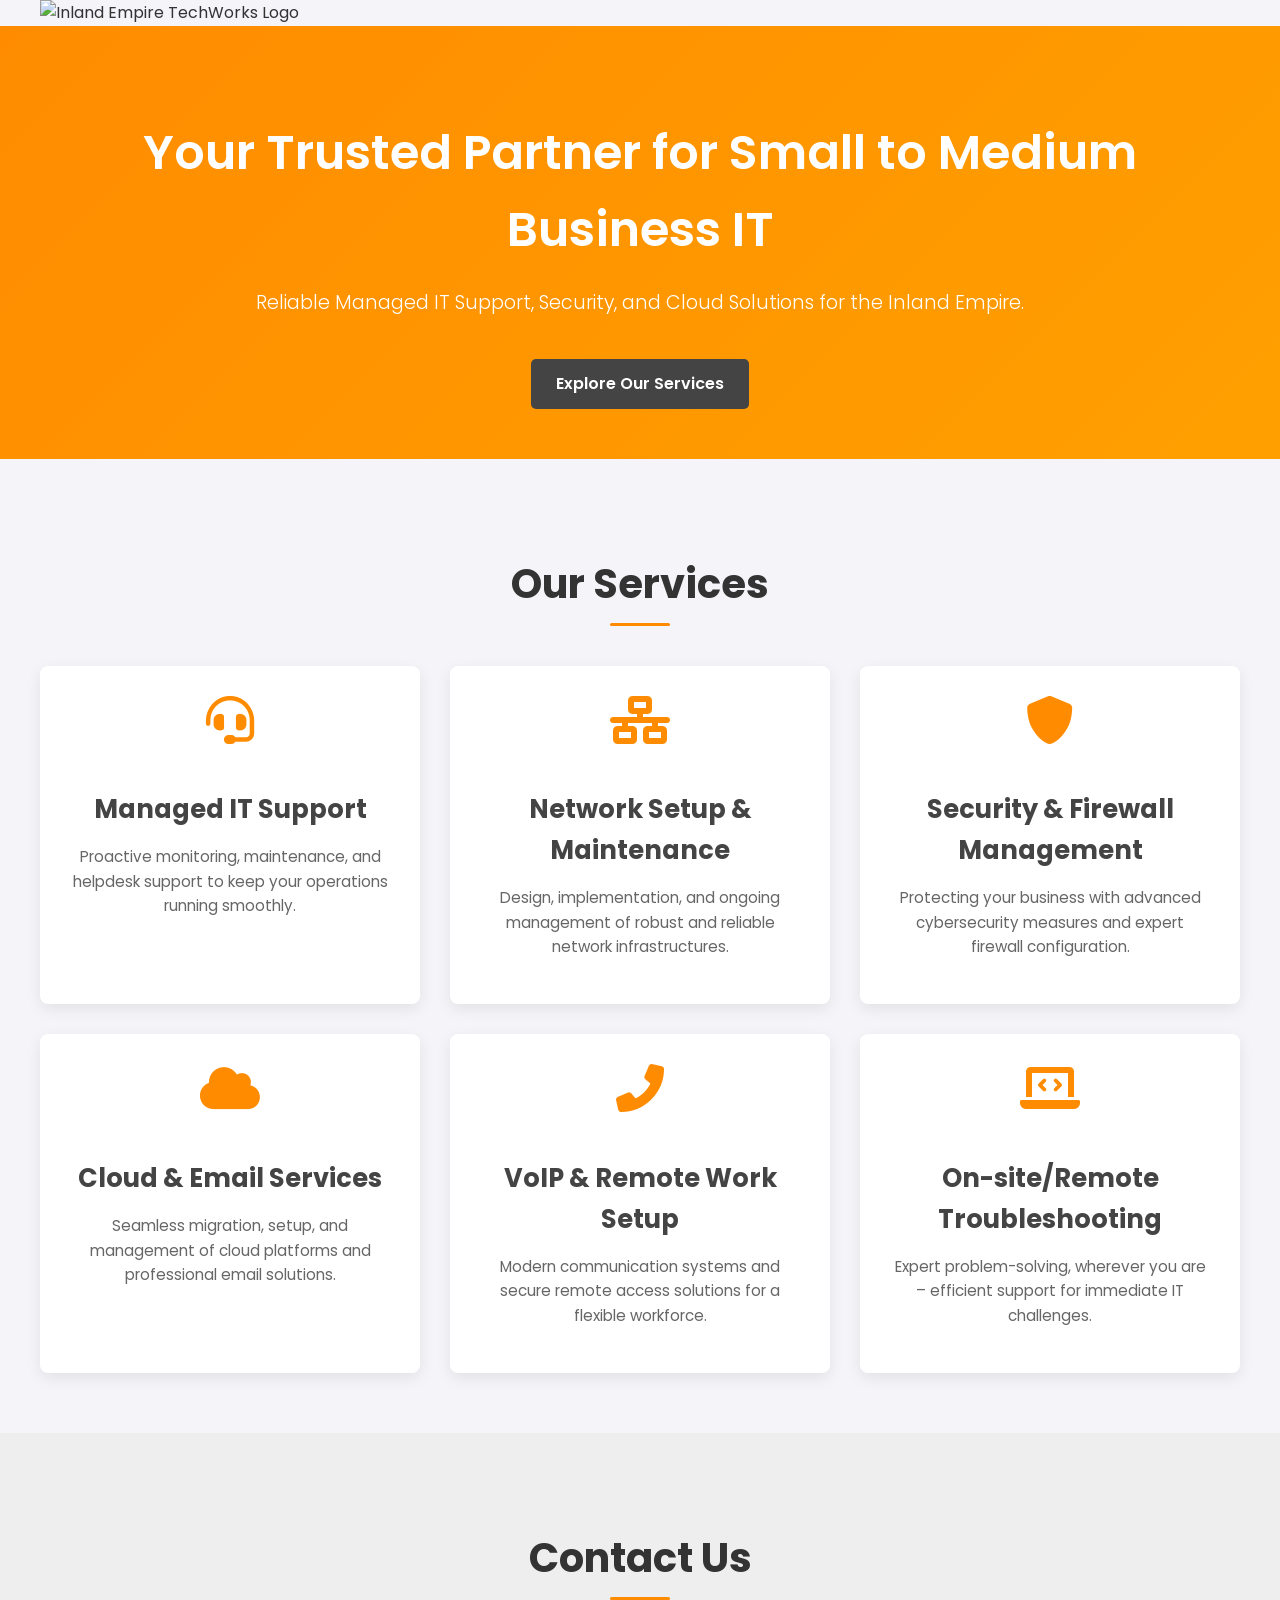
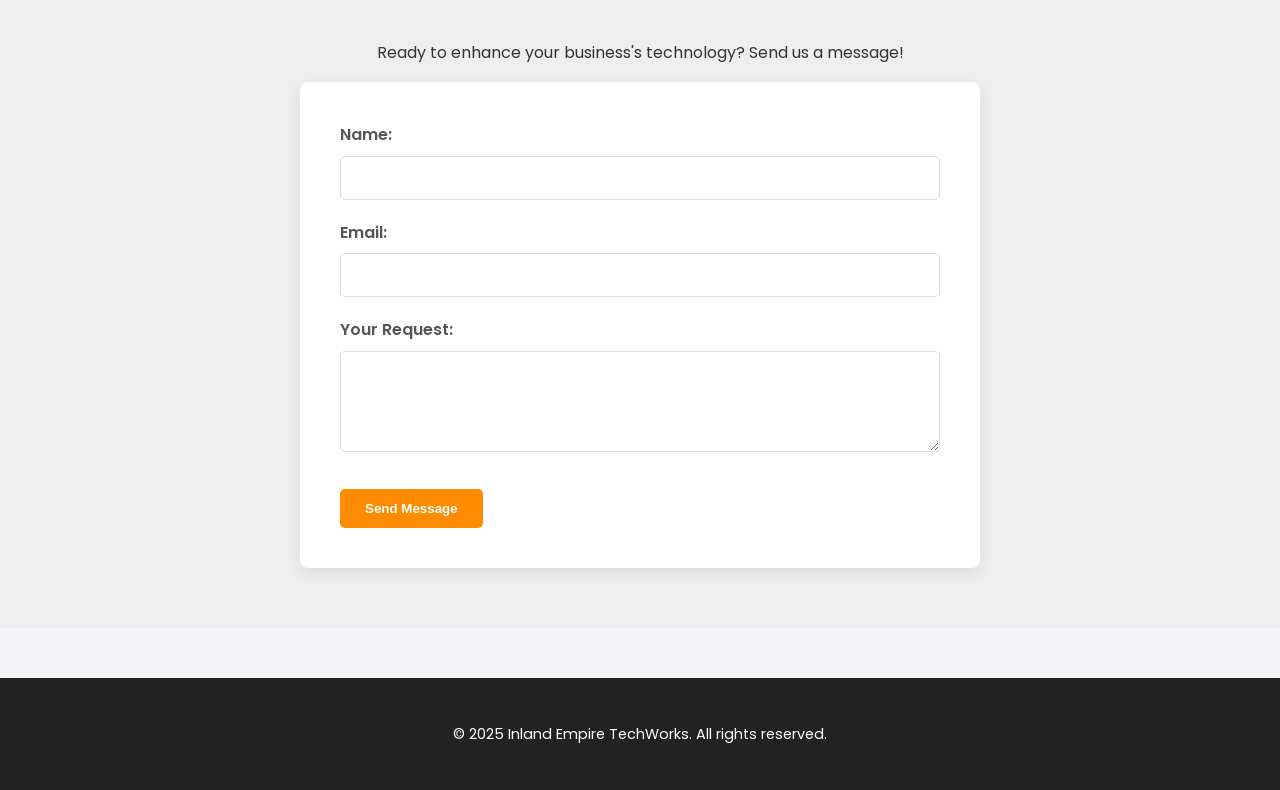
==== commit 02b4133a: "Update index.html" ====
--- a/index.html
+++ b/index.html
@@ -9,6 +9,14 @@
     <link rel="stylesheet" href="https://cdnjs.cloudflare.com/ajax/libs/font-awesome/6.0.0-beta3/css/all.min.css">
 </head>
 <body>
+
+    <header class="navbar">
+        <div class="container">
+            <div class="logo-center">
+                <img src="your-logo.png" alt="Inland Empire TechWorks Logo" class="logo-img">
+            </div>
+        </div>
+    </header>
 
     <section id="hero" class="hero">
         <div class="container">
@@ -36,7 +44,6 @@
                     <i class="fas fa-shield-alt fa-3x"></i>
                     <h3>Security & Firewall Management</h3>
                     <p>Protecting your business with advanced cybersecurity measures and expert firewall configuration.</p>
-                </p>
                 </div>
                 <div class="service-item">
                     <i class="fas fa-cloud fa-3x"></i>
--- a/style.css
+++ b/style.css
@@ -1,9 +1,9 @@
-/* --- Global Styles & Reset (Aggressive Reset) --- */
+/* --- Global Styles & Reset --- */
 html, body {
-    margin: 0; /* Ensures the page starts exactly at the top edge */
-    padding: 0; /* Ensures no browser default padding */
+    margin: 0; 
+    padding: 0; 
     width: 100%;
-    overflow-x: hidden; /* Prevents horizontal scrollbar if elements slightly overflow */
+    overflow-x: hidden;
 }
 
 body {
@@ -19,51 +19,15 @@
     padding: 0 20px;
 }
 
-/* --- Header & Navigation (Zero Padding, Seamless Background, Perfect Centering) --- */
-.navbar {
-    background-color: transparent; /* Makes the header invisible/seamless */
-    color: white;
-    padding: 0; /* REMOVES PADDING */
-    margin: 0; /* REMOVES MARGIN */
-    position: relative;
-    z-index: 10;
-}
-
-.navbar .container {
-    /* Set the container to use Flexbox and center content */
-    display: flex;
-    justify-content: center; /* PERFECT HORIZONTAL CENTERING */
-    align-items: center;
-    padding: 0;
-    margin: 0;
-}
-
-/* Logo container for explicit centering */
-.navbar .logo-center {
-    display: flex;
-    justify-content: center;
-    width: 100%;
-    margin: 0;
-    padding: 0;
-}
-
-.navbar .logo-img {
-    height: 600px; /* MASSIVELY INCREASED SIZE */
-    width: auto;
-    margin: 0; /* REMOVES ALL MARGIN AROUND LOGO */
-    padding: 0; /* REMOVES ALL PADDING AROUND LOGO */
-    vertical-align: top; /* Fixes possible whitespace under image */
-    line-height: 0; /* Fixes possible line-height whitespace issue */
-    filter: drop-shadow(0px 0px 5px rgba(0, 0, 0, 0.3)); 
-}
-
-/* --- Hero Section (This is the content that follows the logo) --- */
+/* --- Header & Navigation (Styling removed) --- */
+/* If you ever want to re-add the logo, you can paste the navbar styles here */
+
+
+/* --- Hero Section (This is the new top of the page) --- */
 .hero {
-    /* The hero color acts as the background below the logo */
     background-color: #FF8C00;
     color: white;
     text-align: center;
-    /* We are keeping padding here to space the text and button */
     padding: 50px 20px; 
     background-image: linear-gradient(135deg, #FF8C00 0%, #FFA000 100%);
 }
@@ -246,15 +210,6 @@
 
 /* --- Responsiveness --- */
 @media (max-width: 768px) {
-    .navbar .container {
-        flex-direction: column;
-    }
-    .navbar .logo-img {
-        height: 200px; /* Adjust size for small screens */
-    }
-    .navbar .logo-center {
-        width: 100%;
-    }
     .hero {
         padding: 40px 15px;
     }
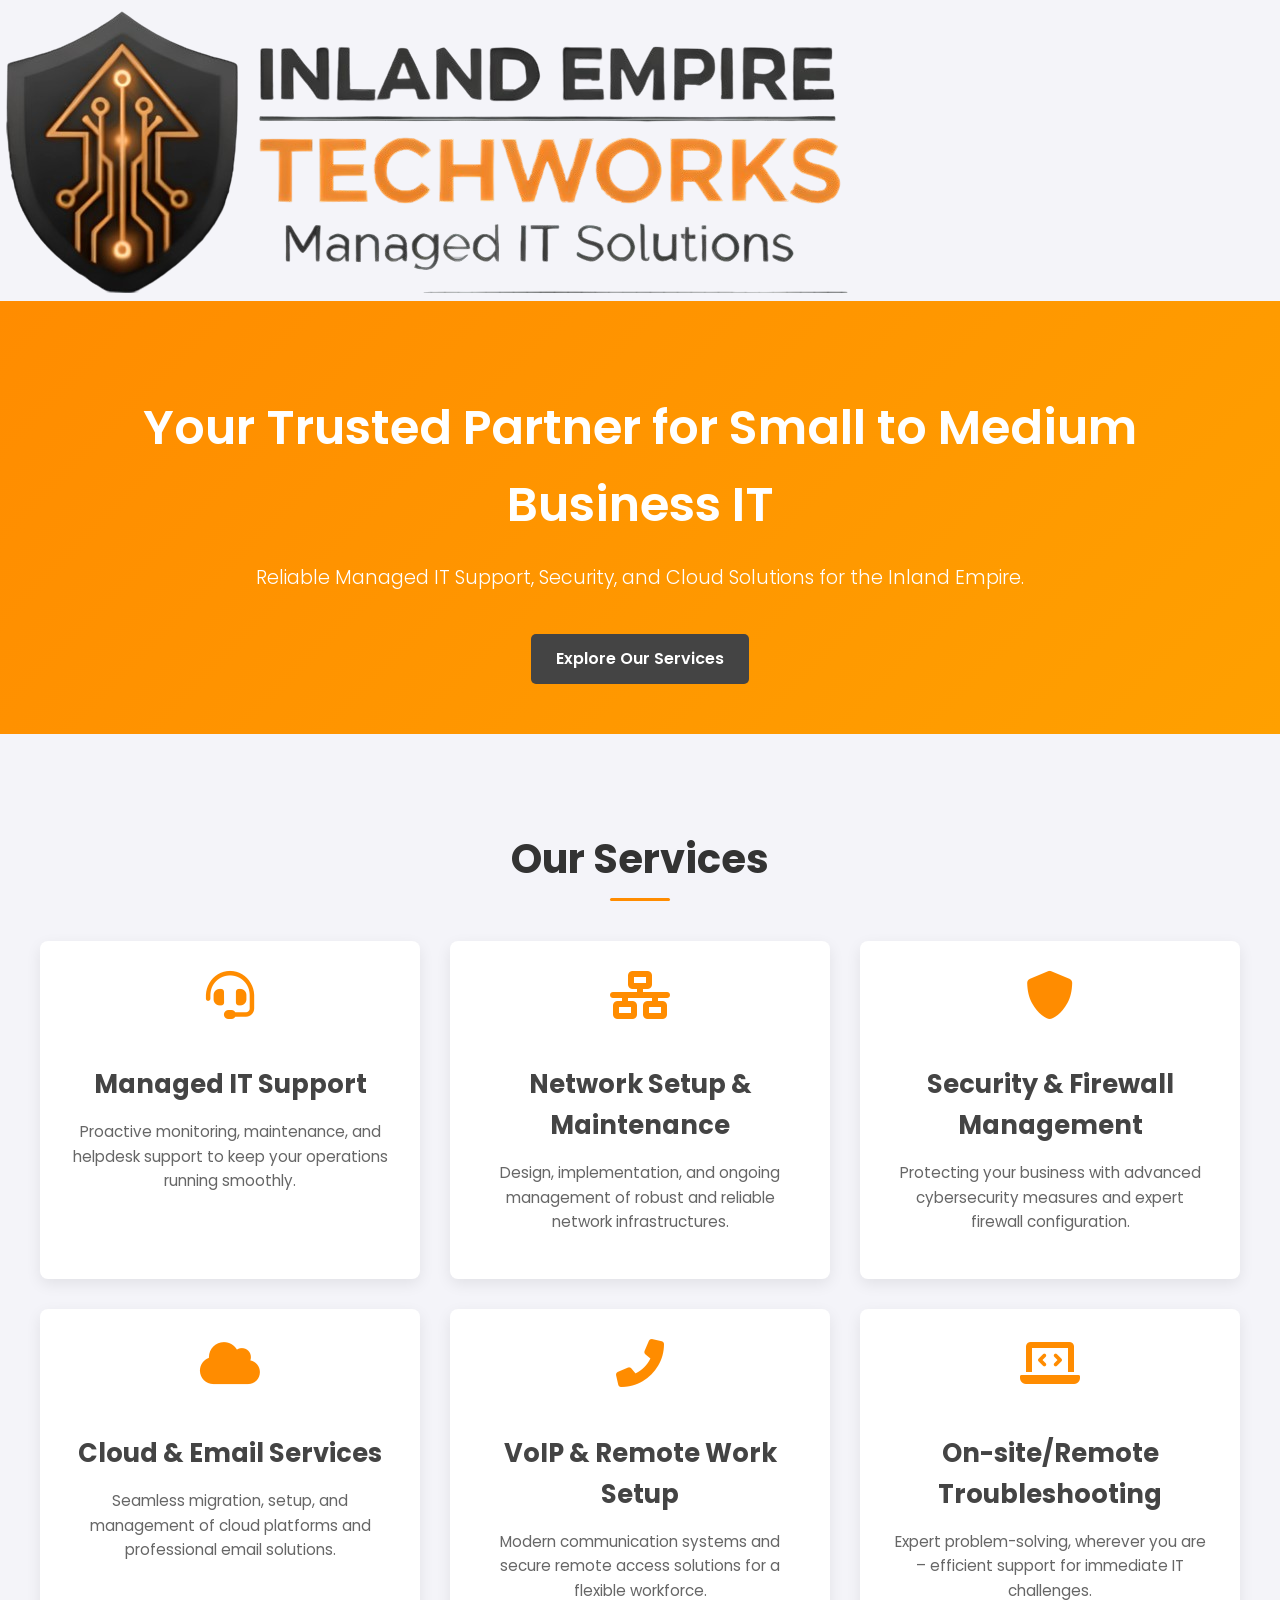
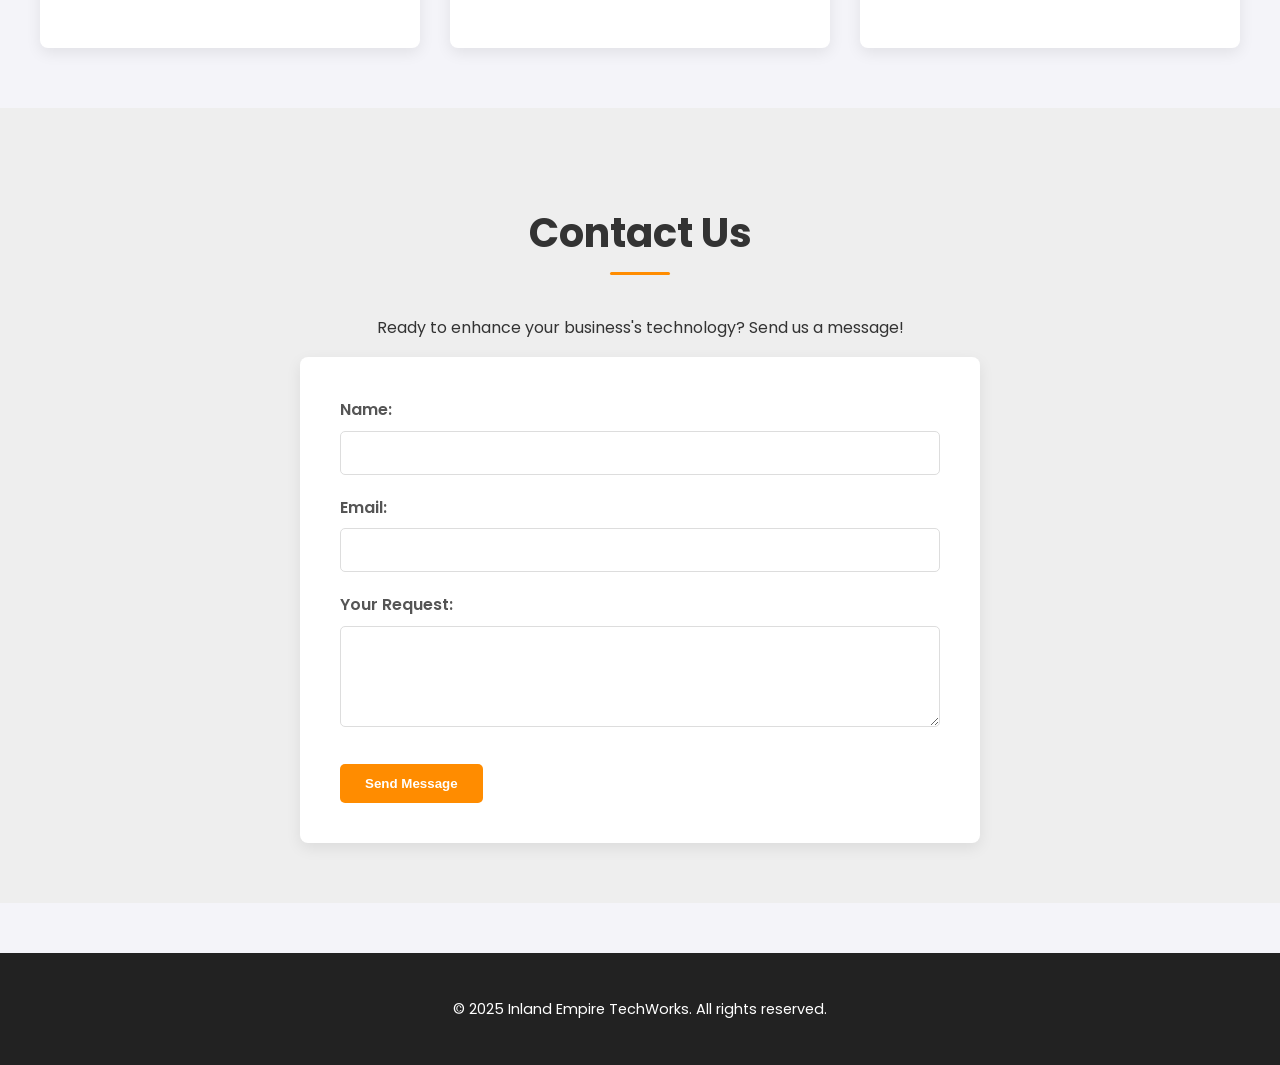
==== commit 87c279f8: "Update index.html" ====
--- a/index.html
+++ b/index.html
@@ -10,11 +10,9 @@
 </head>
 <body>
 
-    <header class="navbar">
-        <div class="container">
-            <div class="logo-center">
-                <img src="your-logo.png" alt="Inland Empire TechWorks Logo" class="logo-img">
-            </div>
+    <header class="header-branding-container">
+        <div class="logo-text-wrapper">
+            <img src="your-logo.png" alt="Inland Empire TechWorks Logo" class="logo-img">
         </div>
     </header>
 
--- a/style.css
+++ b/style.css
@@ -1,4 +1,4 @@
-/* --- Global Styles & Reset --- */
+/* --- Global Styles & Reset (Aggressive Reset) --- */
 html, body {
     margin: 0; 
     padding: 0; 
@@ -19,15 +19,51 @@
     padding: 0 20px;
 }
 
-/* --- Header & Navigation (Styling removed) --- */
-/* If you ever want to re-add the logo, you can paste the navbar styles here */
-
-
-/* --- Hero Section (This is the new top of the page) --- */
+/* --- Header & Navigation (Zero Padding, Seamless Background, Perfect Centering) --- */
+.navbar {
+    background-color: transparent; /* Seamlessly blend into the background */
+    color: white;
+    padding: 0; /* REMOVES PADDING */
+    margin: 0; /* REMOVES MARGIN */
+    position: relative;
+    z-index: 10;
+}
+
+.navbar .container {
+    /* Set the container to use Flexbox and center content */
+    display: flex;
+    justify-content: center; /* PERFECT HORIZONTAL CENTERING */
+    align-items: center;
+    padding: 0;
+    margin: 0;
+}
+
+/* Logo container for explicit centering */
+.navbar .logo-center {
+    display: flex;
+    justify-content: center;
+    width: 100%;
+    margin: 0;
+    padding: 0;
+}
+
+.navbar .logo-img {
+    height: 350px; /* Large, but manageable size */
+    width: auto;
+    margin: 0; /* REMOVES ALL MARGIN AROUND LOGO */
+    padding: 0; /* REMOVES ALL PADDING AROUND LOGO */
+    vertical-align: top; /* Fixes possible whitespace under image */
+    line-height: 0; /* Fixes possible line-height whitespace issue */
+    filter: drop-shadow(0px 0px 5px rgba(0, 0, 0, 0.3)); 
+}
+
+/* --- Hero Section (This is the content that follows the logo) --- */
 .hero {
+    /* The hero color acts as the background below the logo */
     background-color: #FF8C00;
     color: white;
     text-align: center;
+    /* We are keeping padding here to space the text and button */
     padding: 50px 20px; 
     background-image: linear-gradient(135deg, #FF8C00 0%, #FFA000 100%);
 }
@@ -210,6 +246,15 @@
 
 /* --- Responsiveness --- */
 @media (max-width: 768px) {
+    .navbar .container {
+        flex-direction: column;
+    }
+    .navbar .logo-img {
+        height: 200px; /* Adjust size for small screens */
+    }
+    .navbar .logo-center {
+        width: 100%;
+    }
     .hero {
         padding: 40px 15px;
     }
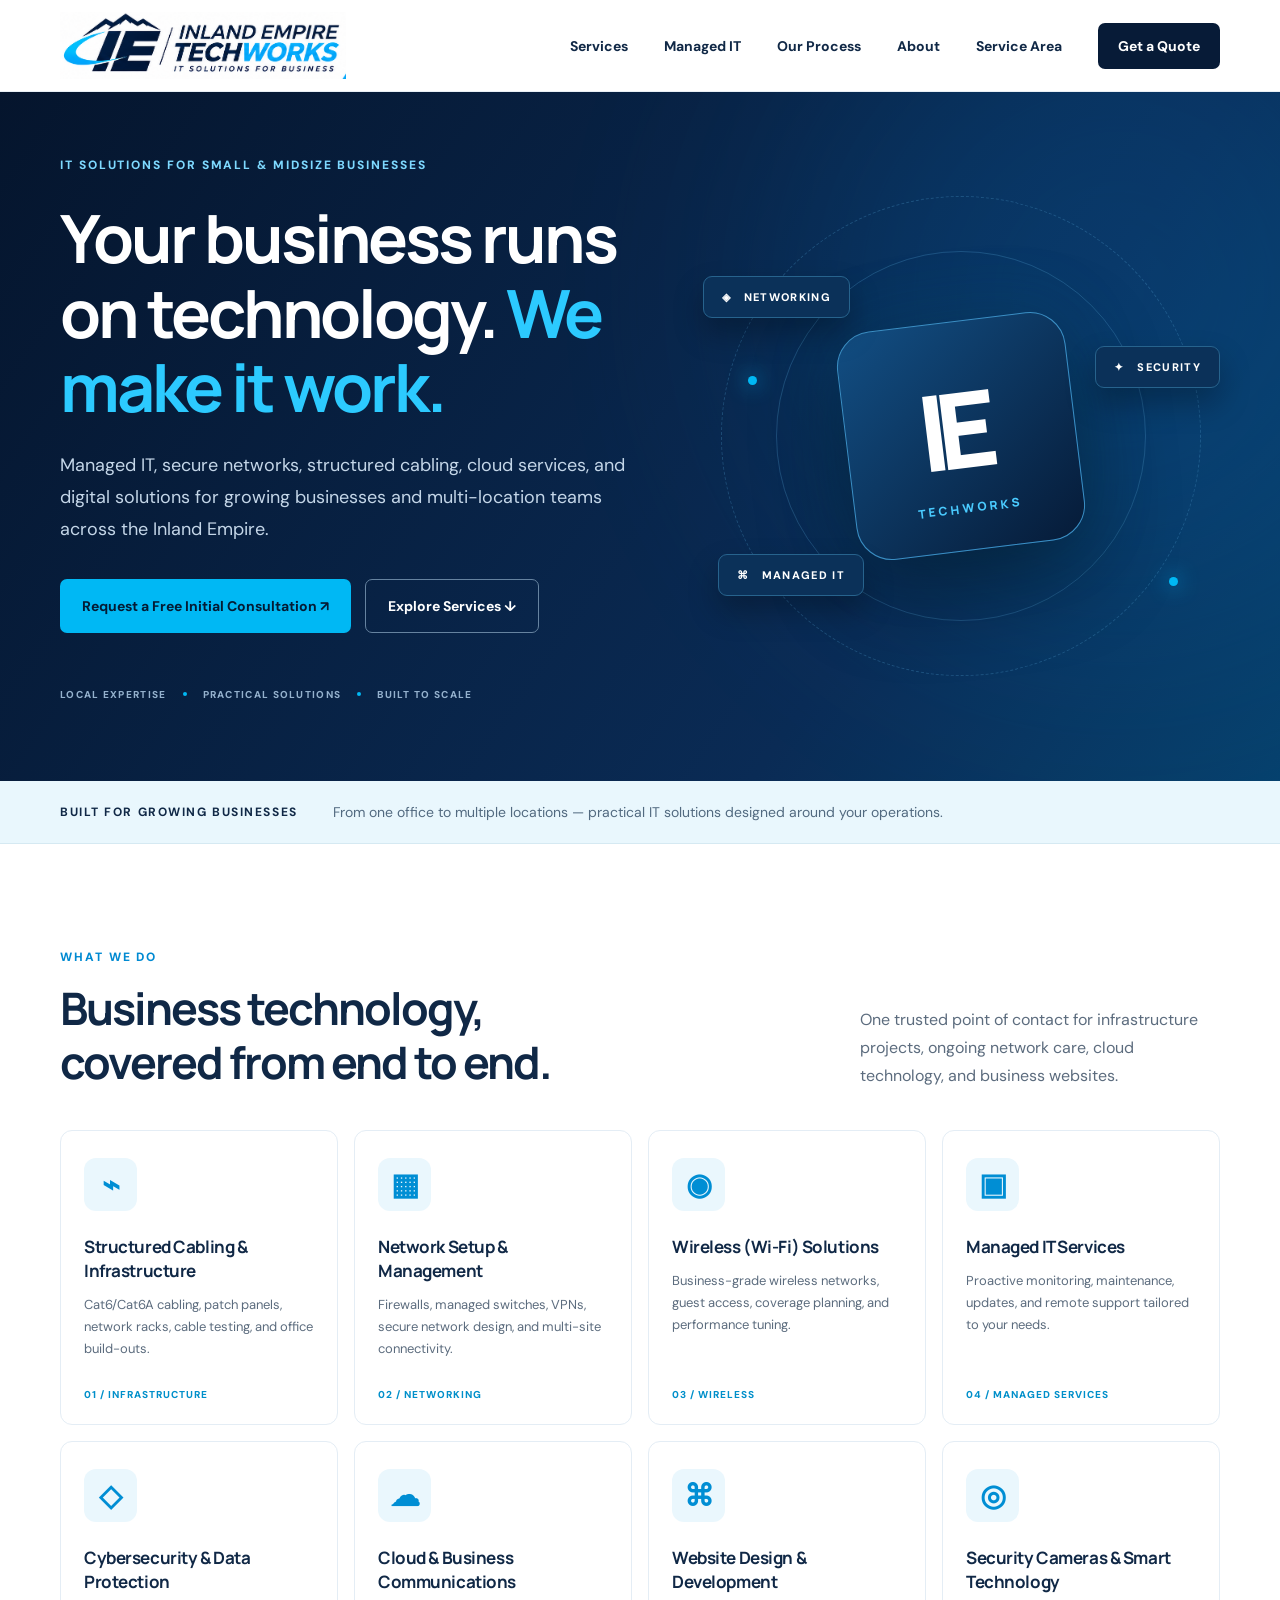
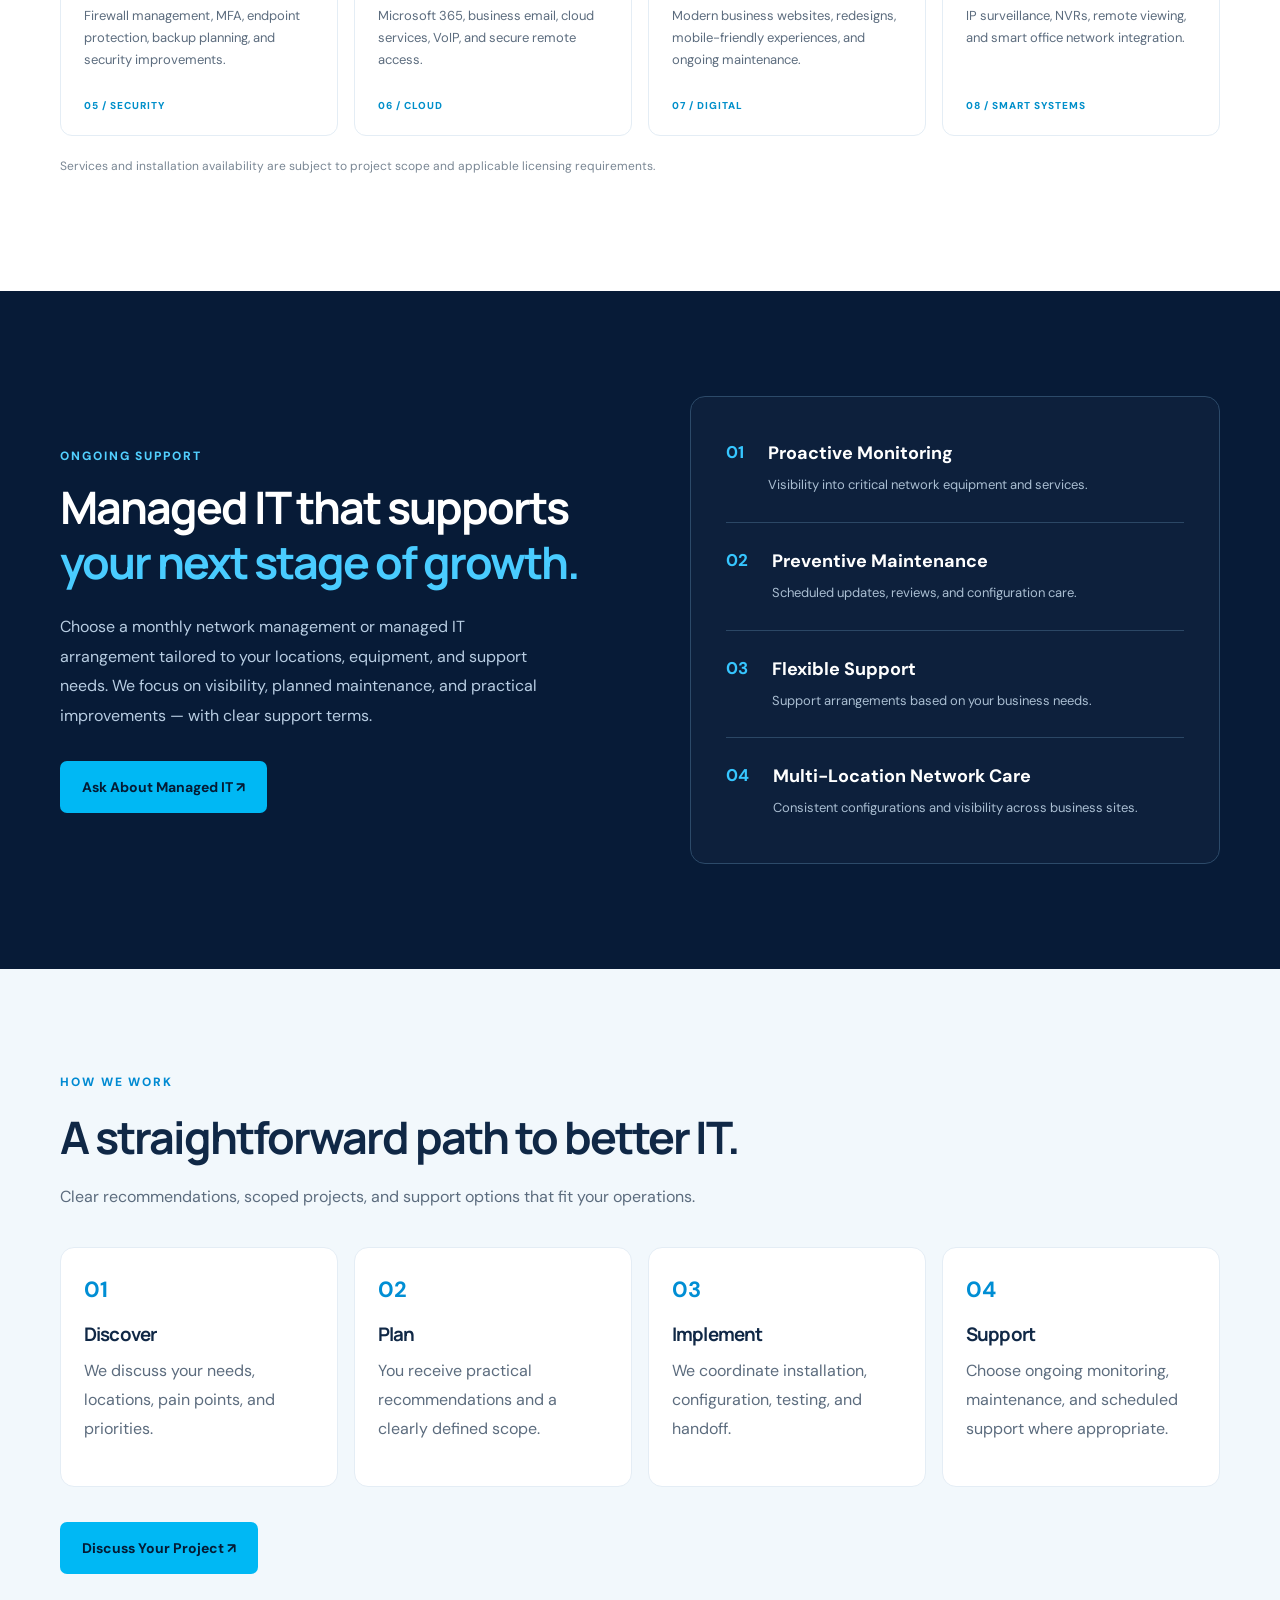
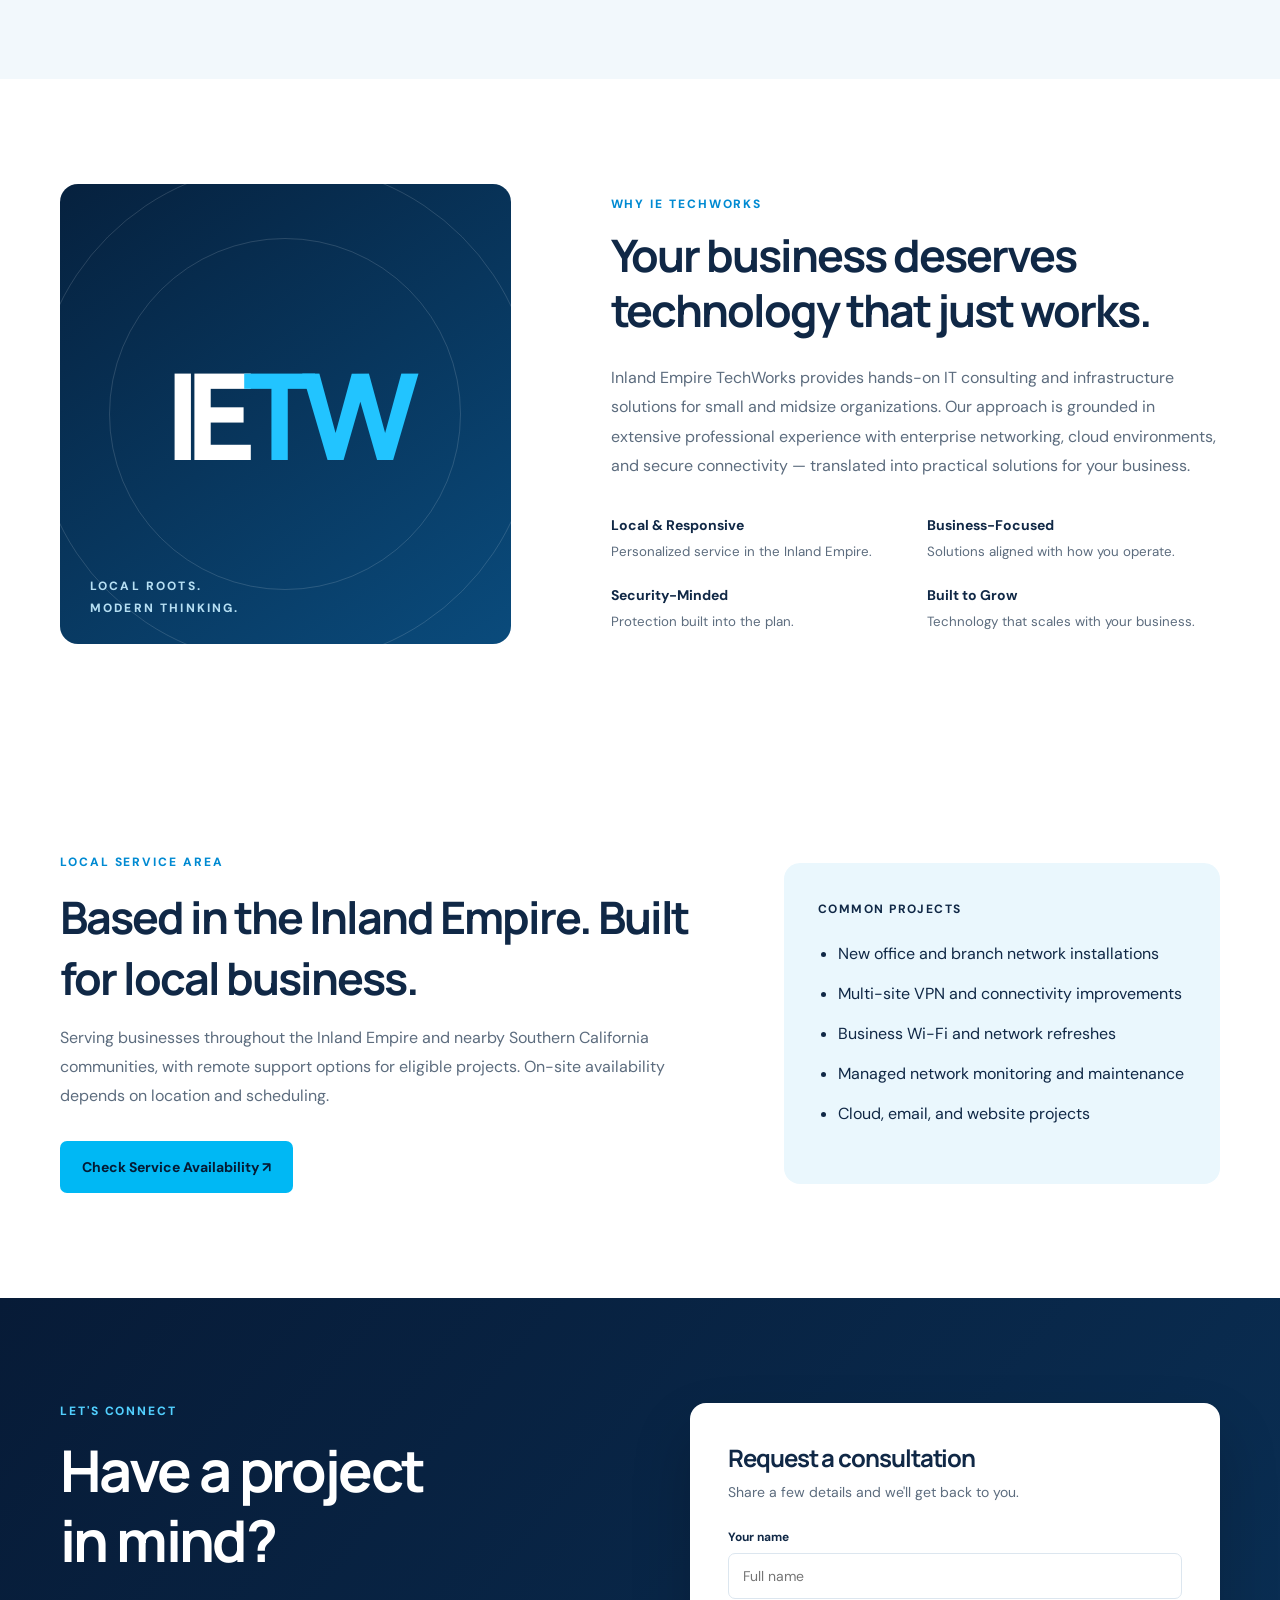
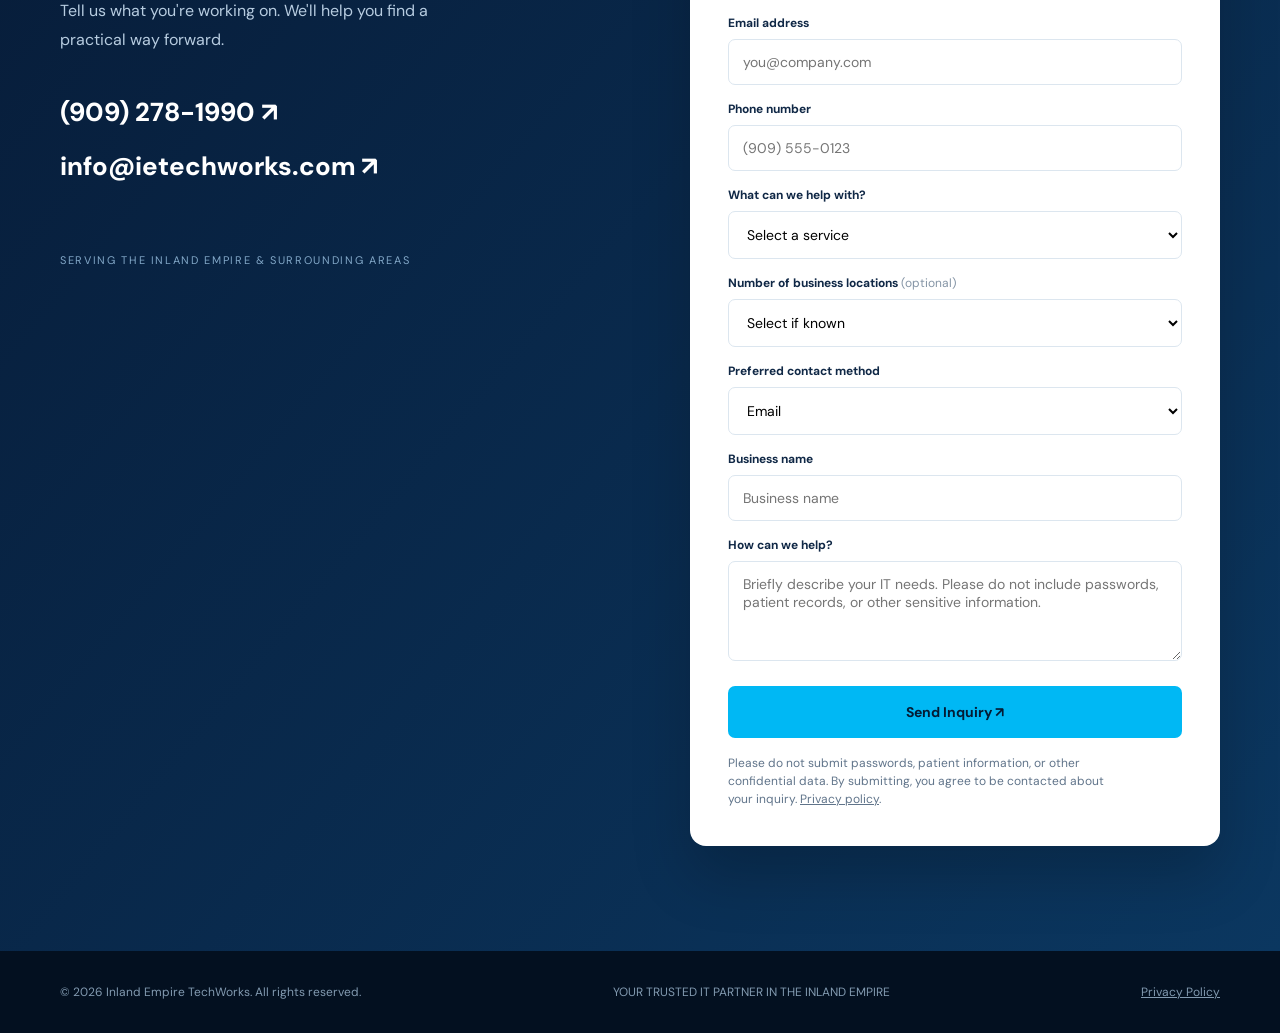
==== commit e33255ca: "Add files via upload IE TechWorks - Complete SMB Website Redesign" ====
--- a/index.html
+++ b/index.html
@@ -1,135 +1,21 @@
 <!DOCTYPE html>
-<html lang="en">
-<head>
-    <meta charset="UTF-8">
-    <meta name="viewport" content="width=device-width, initial-scale=1.0">
-    <title>Inland Empire TechWorks - Managed IT Solutions</title>
-    <link rel="stylesheet" href="style.css">
-    <link href="https://fonts.googleapis.com/css2?family=Poppins:wght@300;400;600&display=swap" rel="stylesheet">
-    <link rel="stylesheet" href="https://cdnjs.cloudflare.com/ajax/libs/font-awesome/6.0.0-beta3/css/all.min.css">
-</head>
-<body>
 
-    <header class="header-branding-container">
-        <div class="logo-text-wrapper">
-            <img src="your-logo.png" alt="Inland Empire TechWorks Logo" class="logo-img">
-        </div>
-    </header>
-
-    <section id="hero" class="hero">
-        <div class="container">
-            <h1>Your Trusted Partner for Small to Medium Business IT</h1>
-            <p>Reliable Managed IT Support, Security, and Cloud Solutions for the Inland Empire.</p>
-            <a href="#services" class="button">Explore Our Services</a>
-        </div>
-    </section>
-
-    <section id="services" class="content-section">
-        <div class="container">
-            <h2>Our Services</h2>
-            <div class="service-grid">
-                <div class="service-item">
-                    <i class="fas fa-headset fa-3x"></i>
-                    <h3>Managed IT Support</h3>
-                    <p>Proactive monitoring, maintenance, and helpdesk support to keep your operations running smoothly.</p>
-                </div>
-                <div class="service-item">
-                    <i class="fas fa-network-wired fa-3x"></i>
-                    <h3>Network Setup & Maintenance</h3>
-                    <p>Design, implementation, and ongoing management of robust and reliable network infrastructures.</p>
-                </div>
-                <div class="service-item">
-                    <i class="fas fa-shield-alt fa-3x"></i>
-                    <h3>Security & Firewall Management</h3>
-                    <p>Protecting your business with advanced cybersecurity measures and expert firewall configuration.</p>
-                </div>
-                <div class="service-item">
-                    <i class="fas fa-cloud fa-3x"></i>
-                    <h3>Cloud & Email Services</h3>
-                    <p>Seamless migration, setup, and management of cloud platforms and professional email solutions.</p>
-                </div>
-                <div class="service-item">
-                    <i class="fas fa-phone-alt fa-3x"></i>
-                    <h3>VoIP & Remote Work Setup</h3>
-                    <p>Modern communication systems and secure remote access solutions for a flexible workforce.</p>
-                </div>
-                <div class="service-item">
-                    <i class="fas fa-laptop-code fa-3x"></i>
-                    <h3>On-site/Remote Troubleshooting</h3>
-                    <p>Expert problem-solving, wherever you are – efficient support for immediate IT challenges.</p>
-                </div>
-            </div>
-        </div>
-    </section>
-
-    <section id="contact" class="content-section contact-section">
-        <div class="container">
-            <h2>Contact Us</h2>
-            <p>Ready to enhance your business's technology? Send us a message!</p>
-
-            <form id="contactForm" class="contact-form-style">
-                <div class="form-group">
-                    <label for="name">Name:</label>
-                    <input type="text" id="name" name="name" required>
-                </div>
-                <div class="form-group">
-                    <label for="email">Email:</label>
-                    <input type="email" id="email" name="email" required>
-                </div>
-                <div class="form-group">
-                    <label for="message">Your Request:</label>
-                    <textarea id="message" name="message" rows="5" required></textarea>
-                </div>
-                <button type="submit" class="button">
-                    Send Message
-                </button>
-            </form>
-
-            <div id="thankYouMessage" class="thank-you-banner" style="display:none;">
-                 ✔️ Thank you! Your message has been sent. We’ll get back to you shortly.
-            </div>
-
-        </div>
-    </section>
-
-    <footer>
-        <div class="container">
-            <p>&copy; 2025 Inland Empire TechWorks. All rights reserved.</p>
-        </div>
-    </footer>
-
-    <script>
-        // Formsubmit.co AJAX handling
-        document.getElementById("contactForm").addEventListener("submit", function(e) {
-            e.preventDefault();
-
-            const form = this;
-            const formData = new FormData(form);
-            
-            formData.append("_subject", "New Inquiry from IE TechWorks Website");
-            formData.append("_captcha", "false"); 
-            
-            fetch("https://formsubmit.co/info@ietechworks.com", {
-                method: "POST",
-                body: formData
-            })
-            .then(response => {
-                 if (response.ok) {
-                    form.reset();
-                    document.getElementById("thankYouMessage").style.display = "block";
-                    setTimeout(() => {
-                         document.getElementById("thankYouMessage").style.display = "none";
-                    }, 8000);
-                } else {
-                    alert("There was an error sending your message. Please try again.");
-                }
-            })
-            .catch(error => {
-                console.error('Network Error:', error);
-                alert("A network error occurred. Please check your connection.");
-            });
-        });
-    </script>
-
-</body>
-</html>
+<html lang="en"><head><meta charset="utf-8"/><meta content="width=device-width, initial-scale=1" name="viewport"/><meta content="#071c3a" name="theme-color"/><meta content="Managed IT services, structured cabling, cybersecurity, business Wi-Fi and cloud solutions for small and midsize businesses in the Inland Empire. Request a consultation." name="description"/><title>Managed IT Services &amp; Business Networking | Inland Empire TechWorks</title><link href="https://fonts.googleapis.com" rel="preconnect"/><link crossorigin="" href="https://fonts.gstatic.com" rel="preconnect"/><link href="https://fonts.googleapis.com/css2?family=DM+Sans:wght@400;500;600;700&amp;family=Manrope:wght@400;500;600;700;800&amp;display=swap" rel="stylesheet"/><link href="style.css" rel="stylesheet"/><meta content="Inland Empire TechWorks | Business IT Solutions" property="og:title"/><meta content="Managed IT, networking, structured cabling and digital solutions for growing businesses in the Inland Empire." property="og:description"/><meta content="website" property="og:type"/><meta content="https://ietechworks.com/" property="og:url"/><link href="https://ietechworks.com/" rel="canonical"/><link href="favicon.svg" rel="icon" type="image/svg+xml"/></head>
+<body><header class="site-header"><div class="container nav"><a aria-label="Inland Empire TechWorks home" class="brand" href="#home"><img alt="Inland Empire TechWorks" src="logo.png"/></a><button aria-expanded="false" aria-label="Toggle navigation" class="menu-toggle">☰</button><nav aria-label="Main navigation" id="main-nav"><a href="#services">Services</a><a href="#managed">Managed IT</a><a href="#process">Our Process</a><a href="#about">About</a><a href="#service-area">Service Area</a><a class="nav-cta" href="#contact">Get a Quote</a></nav></div></header>
+<main id="home"><section class="hero"><div class="hero-glow"></div><div class="container hero-layout"><div class="hero-copy"><div class="eyebrow">IT SOLUTIONS FOR SMALL &amp; MIDSIZE BUSINESSES</div><h1>Your business runs on technology. <em>We make it work.</em></h1><p>Managed IT, secure networks, structured cabling, cloud services, and digital solutions for growing businesses and multi-location teams across the Inland Empire.</p><div class="hero-actions"><a class="btn btn-primary" href="#contact">Request a Free Initial Consultation ↗</a><a class="btn btn-outline" href="#services">Explore Services ↓</a></div><div class="hero-proof"><span>LOCAL EXPERTISE</span><i></i><span>PRACTICAL SOLUTIONS</span><i></i><span>BUILT TO SCALE</span></div></div><div aria-hidden="true" class="hero-art"><div class="orbit orbit-one"></div><div class="orbit orbit-two"></div><div class="central-node">IE<span>TECHWORKS</span></div><div class="floating-pill pill-one">◈   NETWORKING</div><div class="floating-pill pill-two">✦   SECURITY</div><div class="floating-pill pill-three">⌘   MANAGED IT</div><div class="dot dot-a"></div><div class="dot dot-b"></div></div></div></section>
+<section class="intro-strip"><div class="container strip-inner"><strong>BUILT FOR GROWING BUSINESSES</strong><p>From one office to multiple locations — practical IT solutions designed around your operations.</p></div></section>
+<section class="section services" id="services"><div class="container"><div class="section-heading"><div><div class="section-kicker">WHAT WE DO</div><h2>Business technology,<br/>covered from end to end.</h2></div><p>One trusted point of contact for infrastructure projects, ongoing network care, cloud technology, and business websites.</p></div><div class="service-grid">
+<article class="service-card"><div class="service-icon">⌁</div><h3>Structured Cabling &amp; Infrastructure</h3><p>Cat6/Cat6A cabling, patch panels, network racks, cable testing, and office build-outs.</p><span>01 / INFRASTRUCTURE</span></article>
+<article class="service-card"><div class="service-icon">▦</div><h3>Network Setup &amp; Management</h3><p>Firewalls, managed switches, VPNs, secure network design, and multi-site connectivity.</p><span>02 / NETWORKING</span></article>
+<article class="service-card"><div class="service-icon">◉</div><h3>Wireless (Wi-Fi) Solutions</h3><p>Business-grade wireless networks, guest access, coverage planning, and performance tuning.</p><span>03 / WIRELESS</span></article>
+<article class="service-card"><div class="service-icon">▣</div><h3>Managed IT Services</h3><p>Proactive monitoring, maintenance, updates, and remote support tailored to your needs.</p><span>04 / MANAGED SERVICES</span></article>
+<article class="service-card"><div class="service-icon">◇</div><h3>Cybersecurity &amp; Data Protection</h3><p>Firewall management, MFA, endpoint protection, backup planning, and security improvements.</p><span>05 / SECURITY</span></article>
+<article class="service-card"><div class="service-icon">☁</div><h3>Cloud &amp; Business Communications</h3><p>Microsoft 365, business email, cloud services, VoIP, and secure remote access.</p><span>06 / CLOUD</span></article>
+<article class="service-card"><div class="service-icon">⌘</div><h3>Website Design &amp; Development</h3><p>Modern business websites, redesigns, mobile-friendly experiences, and ongoing maintenance.</p><span>07 / DIGITAL</span></article>
+<article class="service-card"><div class="service-icon">◎</div><h3>Security Cameras &amp; Smart Technology</h3><p>IP surveillance, NVRs, remote viewing, and smart office network integration.</p><span>08 / SMART SYSTEMS</span></article>
+</div><p class="service-note">Services and installation availability are subject to project scope and applicable licensing requirements.</p></div></section>
+<section class="managed section" id="managed"><div class="container managed-layout"><div><div class="section-kicker light">ONGOING SUPPORT</div><h2>Managed IT that supports<br/><span>your next stage of growth.</span></h2><p>Choose a monthly network management or managed IT arrangement tailored to your locations, equipment, and support needs. We focus on visibility, planned maintenance, and practical improvements — with clear support terms.</p><a class="btn btn-primary" href="#contact">Ask About Managed IT ↗</a></div><div class="managed-points"><div><b>01</b><span><strong>Proactive Monitoring</strong><small>Visibility into critical network equipment and services.</small></span></div><div><b>02</b><span><strong>Preventive Maintenance</strong><small>Scheduled updates, reviews, and configuration care.</small></span></div><div><b>03</b><span><strong>Flexible Support</strong><small>Support arrangements based on your business needs.</small></span></div><div><b>04</b><span><strong>Multi-Location Network Care</strong><small>Consistent configurations and visibility across business sites.</small></span></div></div></div></section><section class="section process-section" id="process"><div class="container"><div class="section-kicker">HOW WE WORK</div><h2>A straightforward path to better IT.</h2><p class="section-lead">Clear recommendations, scoped projects, and support options that fit your operations.</p><div class="process-grid"><article><b>01</b><h3>Discover</h3><p>We discuss your needs, locations, pain points, and priorities.</p></article><article><b>02</b><h3>Plan</h3><p>You receive practical recommendations and a clearly defined scope.</p></article><article><b>03</b><h3>Implement</h3><p>We coordinate installation, configuration, testing, and handoff.</p></article><article><b>04</b><h3>Support</h3><p>Choose ongoing monitoring, maintenance, and scheduled support where appropriate.</p></article></div><a class="btn btn-primary" href="#contact">Discuss Your Project ↗</a></div></section>
+<section class="section about" id="about"><div class="container about-layout"><div class="about-visual"><div class="big-ie">IE<span>TW</span></div><div class="about-tag">LOCAL ROOTS.<br/>MODERN THINKING.</div></div><div><div class="section-kicker">WHY IE TECHWORKS</div><h2>Your business deserves technology that just works.</h2><p>Inland Empire TechWorks provides hands-on IT consulting and infrastructure solutions for small and midsize organizations. Our approach is grounded in extensive professional experience with enterprise networking, cloud environments, and secure connectivity — translated into practical solutions for your business.</p><div class="value-grid"><div><strong>Local &amp; Responsive</strong><small>Personalized service in the Inland Empire.</small></div><div><strong>Business-Focused</strong><small>Solutions aligned with how you operate.</small></div><div><strong>Security-Minded</strong><small>Protection built into the plan.</small></div><div><strong>Built to Grow</strong><small>Technology that scales with your business.</small></div></div></div></div></section><section class="section area-section" id="service-area"><div class="container area-layout"><div><div class="section-kicker">LOCAL SERVICE AREA</div><h2>Based in the Inland Empire. Built for local business.</h2><p>Serving businesses throughout the Inland Empire and nearby Southern California communities, with remote support options for eligible projects. On-site availability depends on location and scheduling.</p><a class="btn btn-primary" href="#contact">Check Service Availability ↗</a></div><div class="area-panel"><strong>COMMON PROJECTS</strong><ul><li>New office and branch network installations</li><li>Multi-site VPN and connectivity improvements</li><li>Business Wi-Fi and network refreshes</li><li>Managed network monitoring and maintenance</li><li>Cloud, email, and website projects</li></ul></div></div></section>
+<section class="contact section" id="contact"><div class="container contact-layout"><div><div class="section-kicker light">LET'S CONNECT</div><h2>Have a project<br/>in mind?</h2><p>Tell us what you're working on. We'll help you find a practical way forward.</p><a class="contact-link" href="tel:+19092781990">(909) 278-1990 ↗</a><a class="contact-link" href="mailto:info@ietechworks.com">info@ietechworks.com ↗</a><div class="contact-location">SERVING THE INLAND EMPIRE &amp; SURROUNDING AREAS</div></div><div class="form-card"><h3>Request a consultation</h3><p>Share a few details and we'll get back to you.</p><form id="contactForm"><label for="name">Your name</label><input autocomplete="name" id="name" name="name" placeholder="Full name" required=""/><label for="email">Email address</label><input autocomplete="email" id="email" name="email" placeholder="you@company.com" required="" type="email"/><label for="phone">Phone number</label><input autocomplete="tel" id="phone" name="phone" placeholder="(909) 555-0123" required="" type="tel"/><label for="service">What can we help with?</label><select id="service" name="service" required=""><option disabled="" selected="" value="">Select a service</option><option>Managed IT &amp; Network Monitoring</option><option>Structured Cabling &amp; Infrastructure</option><option>Networking, Firewalls &amp; Wi-Fi</option><option>Cybersecurity &amp; Backup</option><option>Microsoft 365, Cloud &amp; VoIP</option><option>Website Design &amp; Development</option><option>Security Cameras &amp; Smart Technology</option><option>IT Consulting / Other</option></select><label for="locations">Number of business locations <span>(optional)</span></label><select id="locations" name="locations"><option value="">Select if known</option><option>1</option><option>2–5</option><option>6–10</option><option>11+</option></select><label for="contact-method">Preferred contact method</label><select id="contact-method" name="preferred_contact"><option>Email</option><option>Phone</option></select><label for="company">Business name</label><input id="company" name="company" placeholder="Business name" required=""/><label for="message">How can we help?</label><textarea id="message" name="message" placeholder="Briefly describe your IT needs. Please do not include passwords, patient records, or other sensitive information." required="" rows="4"></textarea><button class="btn btn-primary form-submit" type="submit">Send Inquiry ↗</button><div aria-live="polite" class="form-status" id="formStatus" role="status"></div><p class="form-disclaimer">Please do not submit passwords, patient information, or other confidential data. By submitting, you agree to be contacted about your inquiry. <a href="privacy.html">Privacy policy</a>.</p></form></div></div></section></main>
+<footer><div class="container footer-inner"><span>© <span id="year"></span> Inland Empire TechWorks. All rights reserved.</span><span>YOUR TRUSTED IT PARTNER IN THE INLAND EMPIRE</span><a href="privacy.html">Privacy Policy</a></div></footer>
+<script defer="" src="script.js"></script></body></html>
--- a/style.css
+++ b/style.css
@@ -1,264 +1,4 @@
-/* --- Global Styles & Reset (Aggressive Reset) --- */
-html, body {
-    margin: 0; 
-    padding: 0; 
-    width: 100%;
-    overflow-x: hidden;
-}
+:root{--navy:#071b37;--deep:#041124;--blue:#00b6f4;--blue2:#0077d9;--ink:#102846;--muted:#5c6c7e;--line:#e4edf5;--white:#fff}*{box-sizing:border-box}html{scroll-behavior:smooth}body{margin:0;font-family:'DM Sans',sans-serif;color:var(--ink);background:#fff}h1,h2,h3,p{margin-top:0}h1,h2,h3{font-family:Manrope,sans-serif;letter-spacing:-.045em}a{text-decoration:none;color:inherit}.container{width:min(1160px,calc(100% - 48px));margin:auto}.site-header{position:sticky;top:0;background:rgba(255,255,255,.97);backdrop-filter:blur(15px);z-index:20;border-bottom:1px solid #e8eff5}.nav{height:91px;display:flex;justify-content:space-between;align-items:center;gap:25px}.brand img{display:block;width:286px;max-width:100%;height:auto}.nav nav{display:flex;align-items:center;gap:36px;font-size:14px;font-weight:700}.nav nav>a:not(.nav-cta):hover{color:var(--blue2)}.nav-cta{background:var(--navy);color:#fff;padding:14px 20px;border-radius:7px}.nav-cta span{color:var(--blue)}.menu-toggle{display:none}.hero{position:relative;background:linear-gradient(125deg,#05152d 0%,#0a2b55 70%,#06416d 100%);color:#fff;overflow:hidden}.hero-glow{position:absolute;width:660px;height:660px;border-radius:50%;background:#0878c7;filter:blur(130px);opacity:.19;right:-170px;top:-130px}.hero-layout{min-height:620px;display:grid;grid-template-columns:1.08fr .92fr;align-items:center;gap:35px;position:relative}.hero-copy{padding:65px 0 80px}.eyebrow,.section-kicker{font-size:12px;font-weight:800;letter-spacing:.16em;color:#008ad2}.eyebrow{color:#7ed9ff;display:flex;align-items:center;gap:11px}.pulse{width:8px;height:8px;border-radius:50%;background:#00c8ff;box-shadow:0 0 0 5px #00b6f421}.hero h1{font-size:clamp(44px,5.2vw,70px);line-height:1.12;margin:28px 0 24px;max-width:720px}.hero h1 em{font-style:normal;color:#2ccaff}.hero-copy>p{font-size:18px;line-height:1.8;color:#c4d6e8;max-width:570px}.hero-actions{display:flex;gap:14px;flex-wrap:wrap;margin:33px 0 55px}.btn{display:inline-flex;align-items:center;justify-content:center;gap:20px;border:0;border-radius:7px;font:700 14px 'DM Sans',sans-serif;padding:17px 22px;cursor:pointer;transition:transform .2s,background .2s}.btn:hover{transform:translateY(-2px)}.btn-primary{background:#00b8f4;color:#041b34}.btn-primary:hover{background:#65d8ff}.btn-outline{border:1px solid #6683a0;color:#fff}.hero-proof{display:flex;gap:16px;align-items:center;color:#94b1cd;font-size:10px;letter-spacing:.13em;font-weight:800}.hero-proof i{width:4px;height:4px;background:#00b8f4;border-radius:50%}.hero-art{position:relative;min-height:460px;display:grid;place-items:center}.orbit{position:absolute;border:1px solid #4d9aca50;border-radius:50%;aspect-ratio:1}.orbit-one{width:370px}.orbit-two{width:480px;border-style:dashed}.central-node{width:230px;height:230px;border-radius:36px;display:flex;flex-direction:column;justify-content:center;align-items:center;font-family:Manrope;font-size:105px;font-weight:800;letter-spacing:-.13em;padding-right:18px;background:linear-gradient(140deg,#124e83,#061b38);border:1px solid #3b8fc4;box-shadow:0 30px 90px #0007,0 0 80px #00b6f420;color:#fff;transform:rotate(-7deg)}.central-node span{font-size:12px;letter-spacing:.26em;padding-left:20px;color:#4acbff}.floating-pill{position:absolute;background:#0b3159;border:1px solid #27638d;border-radius:9px;padding:13px 18px;font-size:11px;letter-spacing:.12em;font-weight:800;box-shadow:0 15px 30px #0004}.pill-one{top:70px;left:0}.pill-two{right:0;top:140px}.pill-three{bottom:70px;left:15px}.dot{position:absolute;width:9px;height:9px;background:#00b8f4;border-radius:50%;box-shadow:0 0 20px #00b8f4}.dot-a{right:42px;bottom:80px}.dot-b{left:45px;top:170px}.intro-strip{background:#e9f7fd;border-bottom:1px solid #d5e9f2}.strip-inner{display:flex;gap:35px;align-items:center;padding:22px 0}.strip-inner strong{font-size:12px;letter-spacing:.13em;white-space:nowrap}.strip-inner p{margin:0;color:#526a80;font-size:14px}.section{padding:105px 0}.section-heading{display:flex;justify-content:space-between;align-items:end;gap:50px;margin-bottom:40px}.section-heading h2,.about h2,.managed h2,.contact h2{font-size:clamp(32px,3.5vw,48px);line-height:1.22;margin:16px 0 0}.section-heading>p{max-width:360px;color:var(--muted);line-height:1.75;margin:0}.service-grid{display:grid;grid-template-columns:repeat(4,1fr);gap:16px}.service-card{padding:27px 23px 23px;border:1px solid var(--line);border-radius:12px;background:#fff;min-height:295px;display:flex;flex-direction:column;transition:transform .2s,box-shadow .2s,border-color .2s}.service-card:hover{transform:translateY(-5px);box-shadow:0 15px 40px #0b345012;border-color:#9ed9f3}.service-icon{width:53px;height:53px;border-radius:12px;background:#eaf7fd;color:#008ed4;display:grid;place-items:center;font-size:30px;margin-bottom:24px;font-weight:700}.service-card h3{font-size:17px;line-height:1.4;letter-spacing:-.025em;margin:0 0 11px}.service-card p{color:var(--muted);font-size:13px;line-height:1.7;margin-bottom:20px}.service-card>span{font-size:10px;letter-spacing:.1em;color:#008fca;font-weight:800;margin-top:auto}.service-note{font-size:12px;color:#7a8794;margin-top:22px}.managed{background:var(--navy);color:#fff}.managed-layout{display:grid;grid-template-columns:1fr 1fr;gap:100px;align-items:center}.section-kicker.light{color:#52d0ff}.managed h2 span{color:#49ccff}.managed p{color:#b8cde2;line-height:1.85;max-width:490px;margin:23px 0 30px}.managed-points{border:1px solid #2c4a69;border-radius:15px;padding:18px 35px;background:#ffffff06}.managed-points>div{display:flex;gap:24px;padding:26px 0;border-bottom:1px solid #2b4765}.managed-points>div:last-child{border:0}.managed-points b{color:#36c6ff;font-size:17px}.managed-points strong{display:block;font-size:18px;margin-bottom:8px}.managed-points small{color:#aabed2;line-height:1.6;font-size:13px}.about-layout{display:grid;grid-template-columns:.85fr 1.15fr;gap:100px;align-items:center}.about-visual{height:460px;border-radius:18px;background:linear-gradient(145deg,#06213e,#0a4b7c);position:relative;overflow:hidden;display:grid;place-items:center}.about-visual:before,.about-visual:after{content:"";position:absolute;border:1px solid #ffffff24;border-radius:50%;width:500px;height:500px}.about-visual:after{width:350px;height:350px}.big-ie{font:800 120px Manrope;letter-spacing:-.12em;color:white;z-index:1}.big-ie span{color:#22c4ff}.about-tag{position:absolute;bottom:25px;left:30px;color:#b6dff3;font-size:12px;letter-spacing:.18em;font-weight:800;line-height:1.8}.about p{color:var(--muted);line-height:1.85;margin:25px 0 35px}.value-grid{display:grid;grid-template-columns:1fr 1fr;gap:24px}.value-grid strong{display:block;font-size:14px;margin-bottom:6px}.value-grid small{color:var(--muted);line-height:1.6}.contact{background:linear-gradient(130deg,#071b37,#0b3760);color:white}.contact-layout{display:grid;grid-template-columns:1fr 1fr;gap:100px}.contact h2{font-size:clamp(42px,4.5vw,62px)}.contact p{color:#b7cce0;line-height:1.8;margin:22px 0 40px;max-width:400px}.contact-link{display:block;font-size:clamp(19px,2.2vw,26px);font-weight:800;margin:20px 0}.contact-link:hover{color:#4bd0ff}.contact-location{font-size:11px;letter-spacing:.15em;color:#83a8c8;margin-top:70px}.form-card{background:white;color:var(--ink);border-radius:16px;padding:38px;box-shadow:0 30px 60px #0003}.form-card h3{font-size:24px;margin-bottom:6px}.form-card>p{color:var(--muted);font-size:14px;margin:0 0 24px}.form-card label{display:block;font-weight:700;font-size:12px;margin:16px 0 8px}.form-card label span{color:#8494a5;font-weight:400}.form-card input,.form-card textarea{width:100%;border:1px solid #dce6ef;border-radius:7px;padding:13px 14px;font:14px 'DM Sans',sans-serif;outline:none;resize:vertical}.form-card input:focus,.form-card textarea:focus{border-color:#00a7e7;box-shadow:0 0 0 3px #00b6f419}.form-submit{width:100%;margin-top:20px}.form-status{font-size:13px;margin-top:12px;line-height:1.5}.form-status.error{color:#a92e2e}.form-status.success{color:#126b3e}footer{background:#031020;color:#829ab0}.footer-inner{min-height:82px;display:flex;justify-content:space-between;align-items:center;gap:20px;font-size:12px}.footer-inner>span:last-child{font-size:10px;letter-spacing:.12em}@media(max-width:1000px){.service-grid{grid-template-columns:repeat(2,1fr)}.hero-layout{grid-template-columns:1fr}.hero-copy{padding-bottom:20px}.hero-art{min-height:380px}.managed-layout,.about-layout,.contact-layout{gap:45px}.hero h1{max-width:760px}}@media(max-width:700px){.container{width:min(100% - 32px,1160px)}.nav{height:75px}.brand img{width:215px}.menu-toggle{display:block;background:transparent;border:0;font-size:25px;cursor:pointer}.nav nav{display:none;position:absolute;top:75px;left:0;right:0;background:white;padding:20px 24px;box-shadow:0 15px 25px #0002;flex-direction:column;align-items:stretch;gap:20px}.nav nav.open{display:flex}.hero-layout{min-height:0}.hero-copy{padding:70px 0 10px}.hero h1{font-size:46px}.hero-copy>p{font-size:16px}.hero-art{min-height:320px;transform:scale(.75);margin:-40px 0}.hero-proof{flex-wrap:wrap;font-size:9px}.strip-inner{display:block}.strip-inner p{margin-top:8px}.section{padding:72px 0}.section-heading{display:block}.section-heading>p{margin-top:20px}.service-grid{grid-template-columns:1fr}.service-card{min-height:0}.managed-layout,.about-layout,.contact-layout{grid-template-columns:1fr}.about-visual{height:310px}.big-ie{font-size:90px}.contact-location{margin-top:35px}.form-card{padding:25px}.footer-inner{flex-direction:column;justify-content:center;text-align:center;padding:22px 0}.value-grid{gap:18px}}@media(prefers-reduced-motion:reduce){html{scroll-behavior:auto}*{transition:none!important}}
 
-body {
-    font-family: 'Poppins', sans-serif;
-    background-color: #f4f4f9;
-    color: #333;
-    line-height: 1.6;
-}
-
-.container {
-    max-width: 1200px;
-    margin: 0 auto;
-    padding: 0 20px;
-}
-
-/* --- Header & Navigation (Zero Padding, Seamless Background, Perfect Centering) --- */
-.navbar {
-    background-color: transparent; /* Seamlessly blend into the background */
-    color: white;
-    padding: 0; /* REMOVES PADDING */
-    margin: 0; /* REMOVES MARGIN */
-    position: relative;
-    z-index: 10;
-}
-
-.navbar .container {
-    /* Set the container to use Flexbox and center content */
-    display: flex;
-    justify-content: center; /* PERFECT HORIZONTAL CENTERING */
-    align-items: center;
-    padding: 0;
-    margin: 0;
-}
-
-/* Logo container for explicit centering */
-.navbar .logo-center {
-    display: flex;
-    justify-content: center;
-    width: 100%;
-    margin: 0;
-    padding: 0;
-}
-
-.navbar .logo-img {
-    height: 350px; /* Large, but manageable size */
-    width: auto;
-    margin: 0; /* REMOVES ALL MARGIN AROUND LOGO */
-    padding: 0; /* REMOVES ALL PADDING AROUND LOGO */
-    vertical-align: top; /* Fixes possible whitespace under image */
-    line-height: 0; /* Fixes possible line-height whitespace issue */
-    filter: drop-shadow(0px 0px 5px rgba(0, 0, 0, 0.3)); 
-}
-
-/* --- Hero Section (This is the content that follows the logo) --- */
-.hero {
-    /* The hero color acts as the background below the logo */
-    background-color: #FF8C00;
-    color: white;
-    text-align: center;
-    /* We are keeping padding here to space the text and button */
-    padding: 50px 20px; 
-    background-image: linear-gradient(135deg, #FF8C00 0%, #FFA000 100%);
-}
-
-.hero h1 {
-    font-size: 3em;
-    margin-bottom: 15px;
-    font-weight: 600;
-}
-
-.hero p {
-    font-size: 1.2em;
-    margin-bottom: 40px;
-    font-weight: 300;
-}
-
-/* --- Buttons --- */
-.button {
-    display: inline-block;
-    background-color: #444;
-    color: white;
-    padding: 12px 25px;
-    text-decoration: none;
-    border-radius: 5px;
-    font-weight: 600;
-    transition: background-color 0.3s ease, transform 0.2s ease;
-    border: none;
-    cursor: pointer;
-}
-
-.button:hover {
-    background-color: #555;
-    transform: translateY(-2px);
-}
-
-/* --- Content Sections --- */
-.content-section {
-    padding: 60px 0;
-    text-align: center;
-}
-
-.content-section h2 {
-    font-size: 2.5em;
-    margin-bottom: 40px;
-    color: #333;
-    position: relative;
-    padding-bottom: 10px;
-}
-
-.content-section h2::after {
-    content: '';
-    position: absolute;
-    left: 50%;
-    bottom: 0;
-    transform: translateX(-50%);
-    width: 60px;
-    height: 3px;
-    background-color: #FF8C00;
-    border-radius: 5px;
-}
-
-/* --- Services Grid --- */
-.service-grid {
-    display: grid;
-    grid-template-columns: repeat(auto-fit, minmax(300px, 1fr));
-    gap: 30px;
-    margin-top: 40px;
-}
-
-.service-item {
-    background-color: white;
-    border-radius: 8px;
-    padding: 30px;
-    box-shadow: 0 5px 15px rgba(0, 0, 0, 0.08);
-    transition: transform 0.3s ease, box-shadow 0.3s ease;
-    text-align: center;
-}
-
-.service-item:hover {
-    transform: translateY(-5px);
-    box-shadow: 0 8px 20px rgba(0, 0, 0, 0.12);
-}
-
-.service-item i {
-    color: #FF8C00;
-    margin-bottom: 20px;
-}
-
-.service-item h3 {
-    font-size: 1.6em;
-    color: #444;
-    margin-bottom: 15px;
-}
-
-.service-item p {
-    color: #666;
-    font-size: 0.95em;
-}
-
-/* --- Contact Form --- */
-.contact-section {
-    background-color: #eee;
-}
-
-.contact-section form {
-    max-width: 600px;
-    margin: 0 auto;
-    background-color: white;
-    padding: 40px;
-    border-radius: 8px;
-    box-shadow: 0 5px 15px rgba(0, 0, 0, 0.08);
-    text-align: left;
-}
-
-.form-group {
-    margin-bottom: 20px;
-}
-
-.form-group label {
-    display: block;
-    margin-bottom: 8px;
-    font-weight: 600;
-    color: #555;
-}
-
-.form-group input[type="text"],
-.form-group input[type="email"],
-.form-group textarea {
-    width: 100%;
-    padding: 12px;
-    border: 1px solid #ddd;
-    border-radius: 5px;
-    font-size: 1em;
-    box-sizing: border-box;
-}
-
-.form-group input:focus,
-.form-group textarea:focus {
-    border-color: #FF8C00;
-    outline: none;
-    box-shadow: 0 0 0 2px rgba(255, 140, 0, 0.2);
-}
-
-.form-group textarea {
-    resize: vertical;
-}
-
-.contact-section .button {
-    width: auto;
-    margin-top: 10px;
-    background-color: #FF8C00;
-    color: white;
-}
-
-.contact-section .button:hover {
-    background-color: #e67e00;
-}
-
-.thank-you-banner {
-    background-color: #d4edda;
-    color: #155724;
-    border: 1px solid #c3e6cb;
-    border-radius: 5px;
-    padding: 15px;
-    margin-top: 20px;
-    font-weight: 600;
-    text-align: center;
-}
-
-
-/* --- Footer --- */
-footer {
-    background-color: #222;
-    color: white;
-    text-align: center;
-    padding: 30px 0;
-    margin-top: 50px;
-    font-size: 0.9em;
-}
-
-/* --- Responsiveness --- */
-@media (max-width: 768px) {
-    .navbar .container {
-        flex-direction: column;
-    }
-    .navbar .logo-img {
-        height: 200px; /* Adjust size for small screens */
-    }
-    .navbar .logo-center {
-        width: 100%;
-    }
-    .hero {
-        padding: 40px 15px;
-    }
-    .hero h1 {
-        font-size: 2em;
-    }
-}
+/* SMB launch additions */
+.process-section{background:#f2f8fc}.process-section h2,.area-section h2{font-size:clamp(32px,3.5vw,48px);margin:16px 0}.section-lead{color:var(--muted);line-height:1.8;max-width:660px}.process-grid{display:grid;grid-template-columns:repeat(4,1fr);gap:16px;margin:35px 0}.process-grid article{background:white;border:1px solid var(--line);border-radius:14px;padding:27px 23px}.process-grid b{color:#008ed4;font-size:22px}.process-grid h3{margin:17px 0 10px}.process-grid p,.area-section p{color:var(--muted);line-height:1.8}.area-layout{display:grid;grid-template-columns:1.2fr .8fr;gap:70px;align-items:center}.area-panel{border-radius:16px;background:#eaf7fd;padding:34px}.area-panel strong{font-size:12px;letter-spacing:.12em}.area-panel li{padding:8px 0;line-height:1.5}.area-panel ul{padding-left:20px}.area-section .btn{margin-top:14px}.form-card select{width:100%;border:1px solid #dce6ef;border-radius:7px;padding:13px 14px;background:white;font:14px 'DM Sans',sans-serif}.form-card select:focus{outline:2px solid #00a7e7;outline-offset:2px}.form-disclaimer{font-size:12px!important;color:#60748a!important;line-height:1.5!important;margin:16px 0 0!important}.form-disclaimer a,footer a{text-decoration:underline}a:focus-visible,button:focus-visible,input:focus-visible,textarea:focus-visible{outline:3px solid #00b8f4;outline-offset:3px}@media(max-width:1000px){.process-grid{grid-template-columns:repeat(2,1fr)}.area-layout{gap:35px}}@media(max-width:700px){.process-grid,.area-layout{grid-template-columns:1fr}.nav nav{max-height:calc(100vh - 75px);overflow:auto}.hero-art{max-width:100%;overflow:hidden}.area-panel{padding:25px}}
